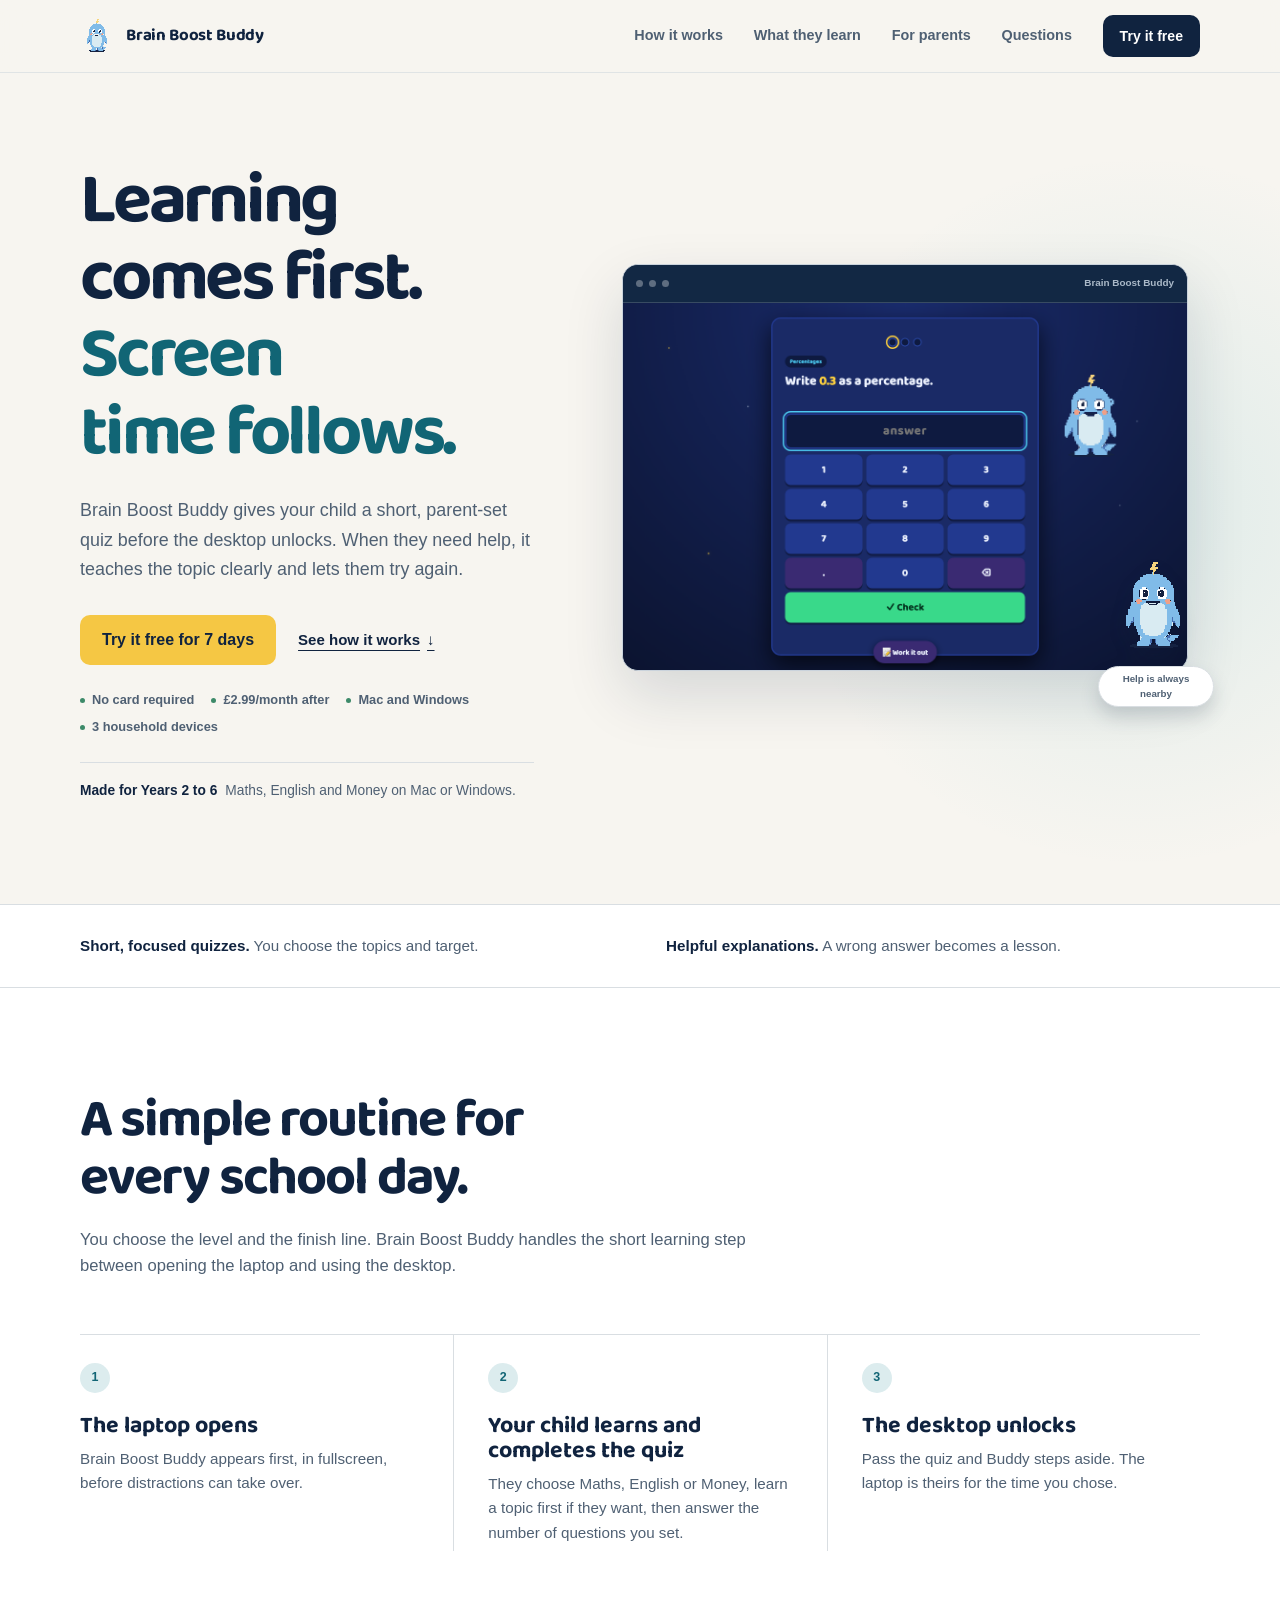
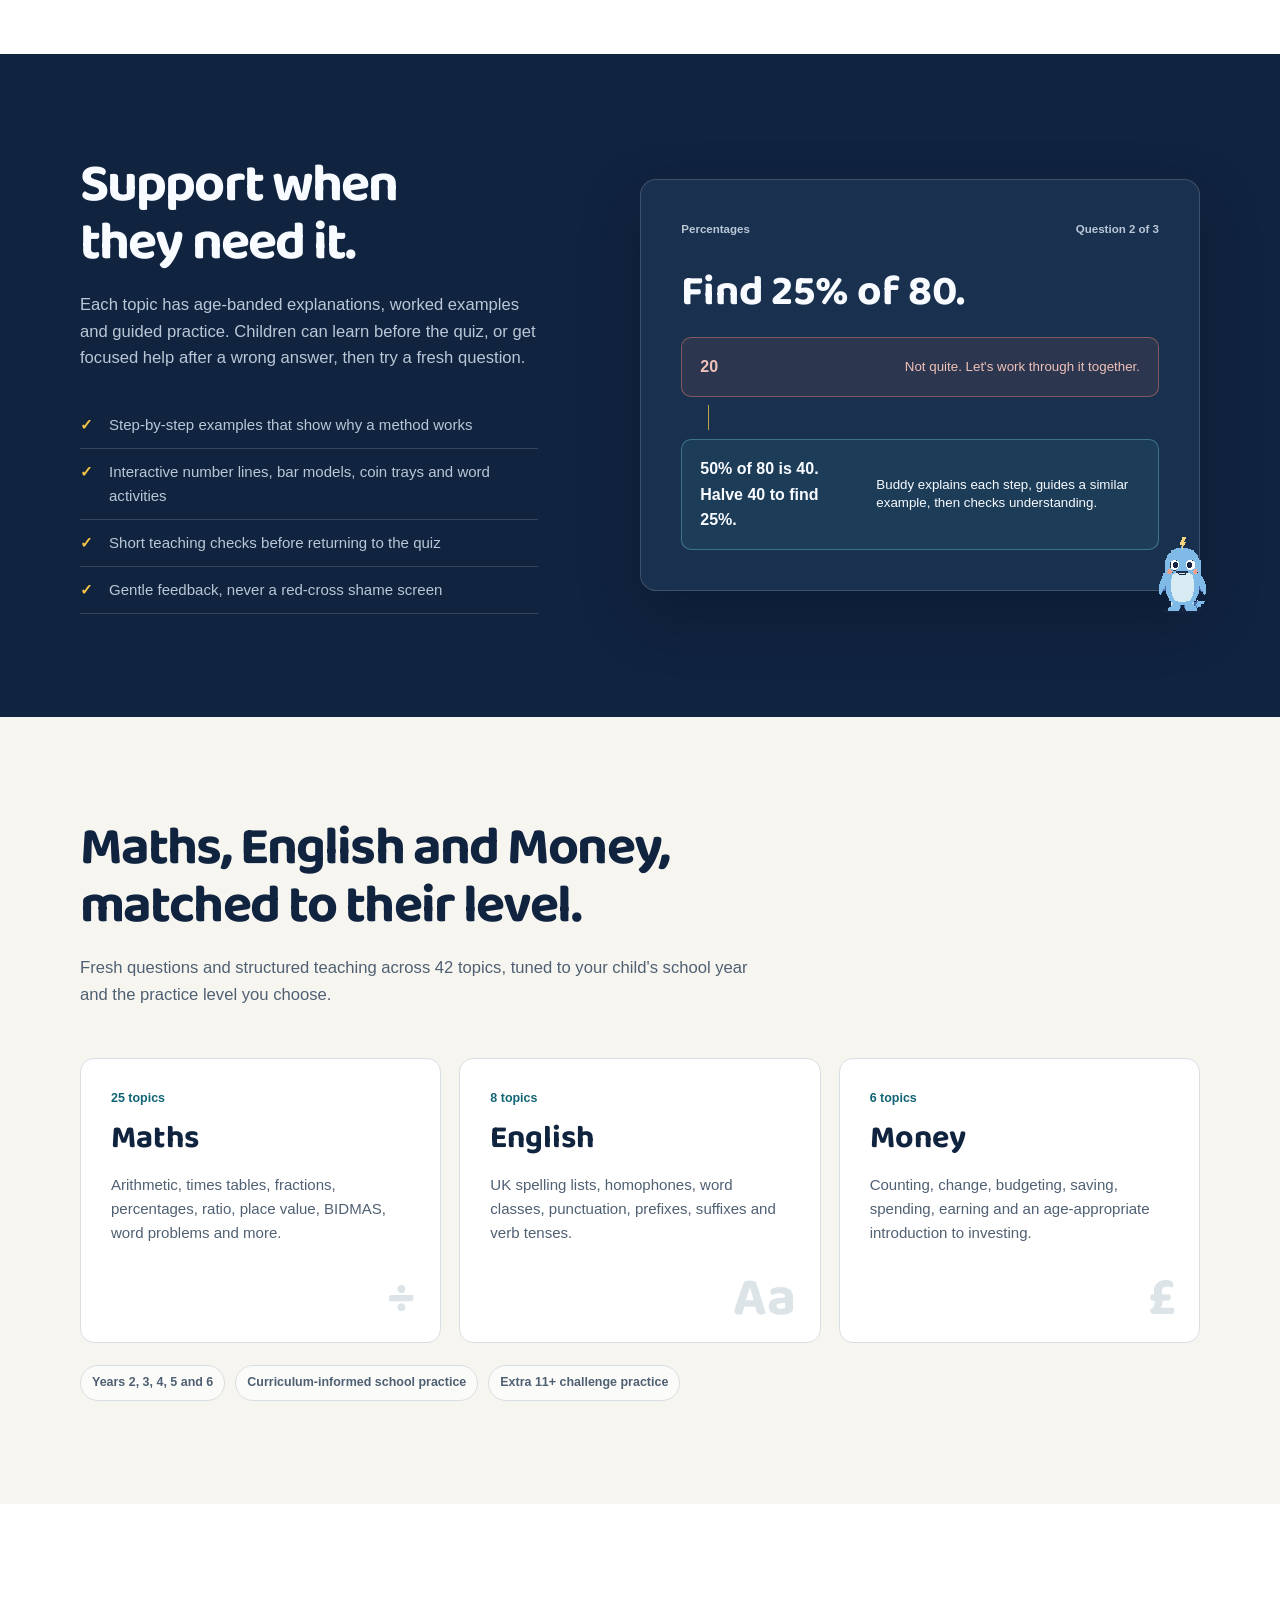
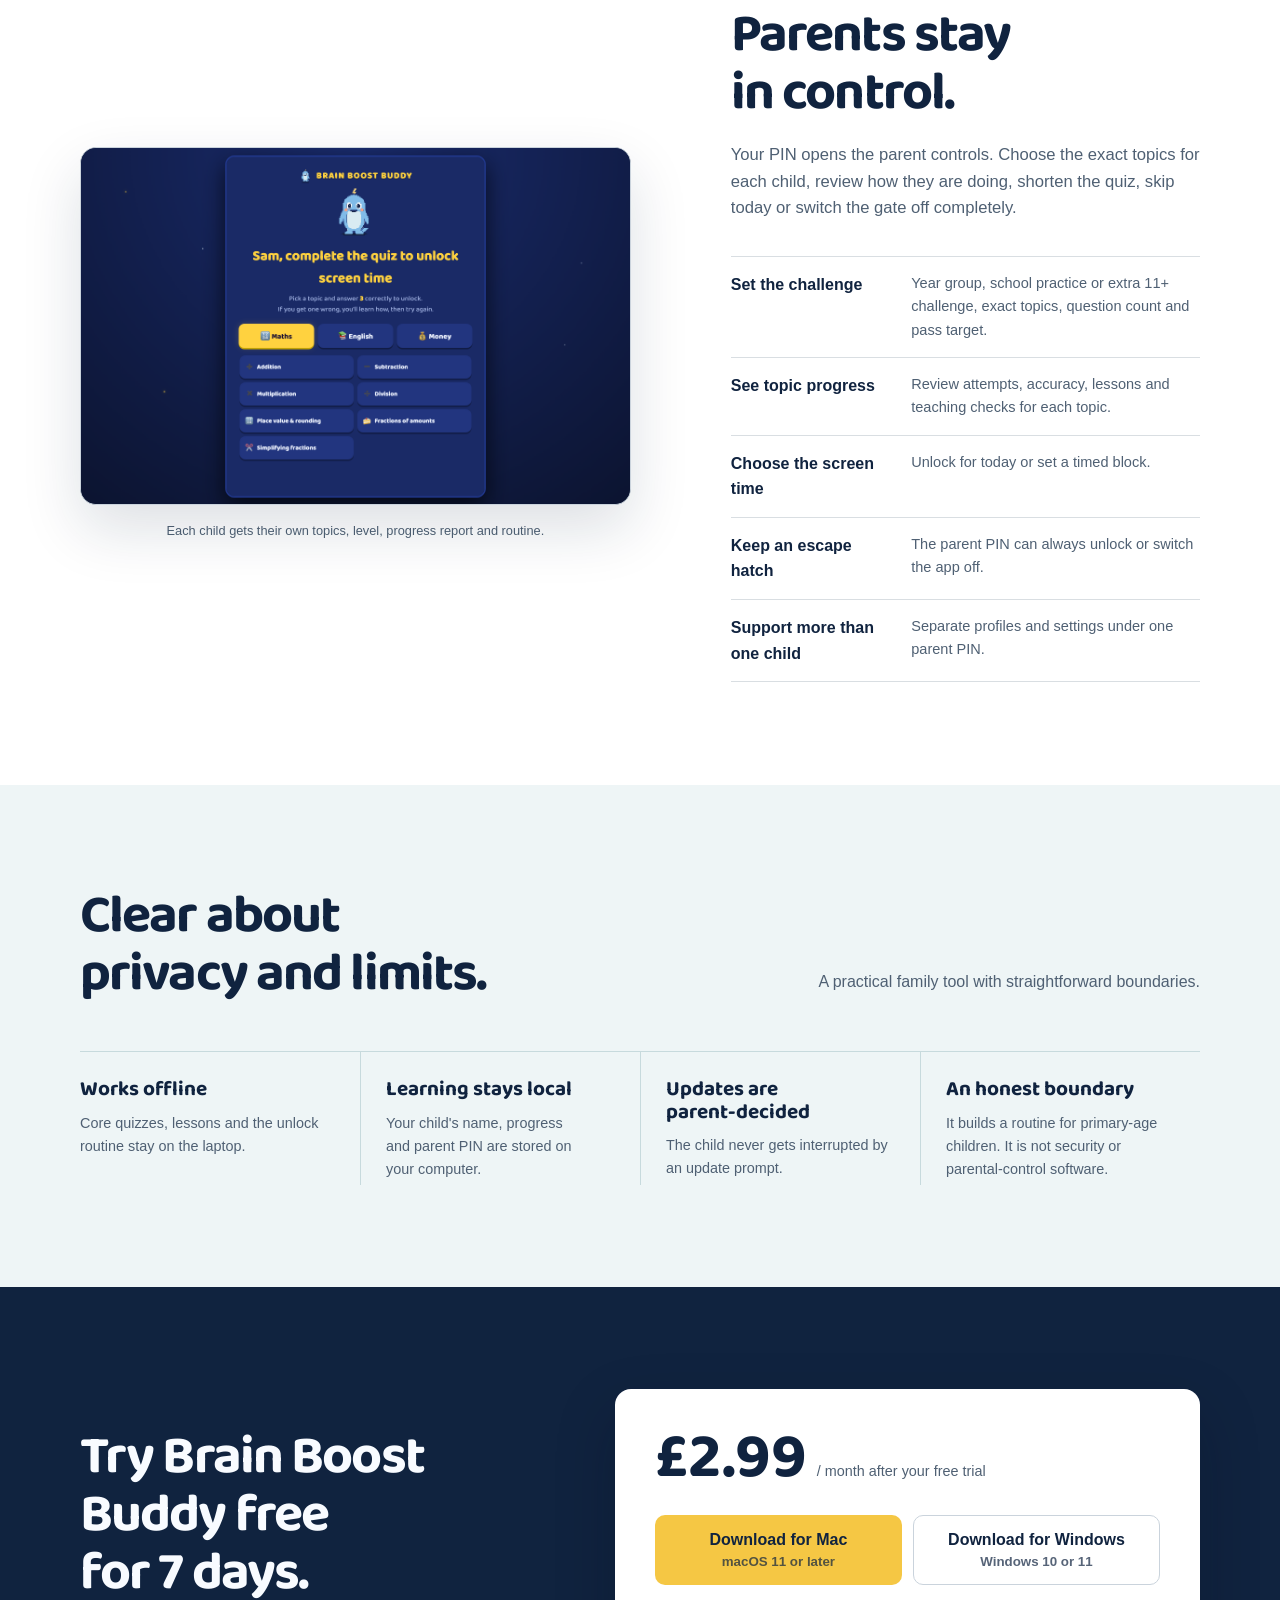
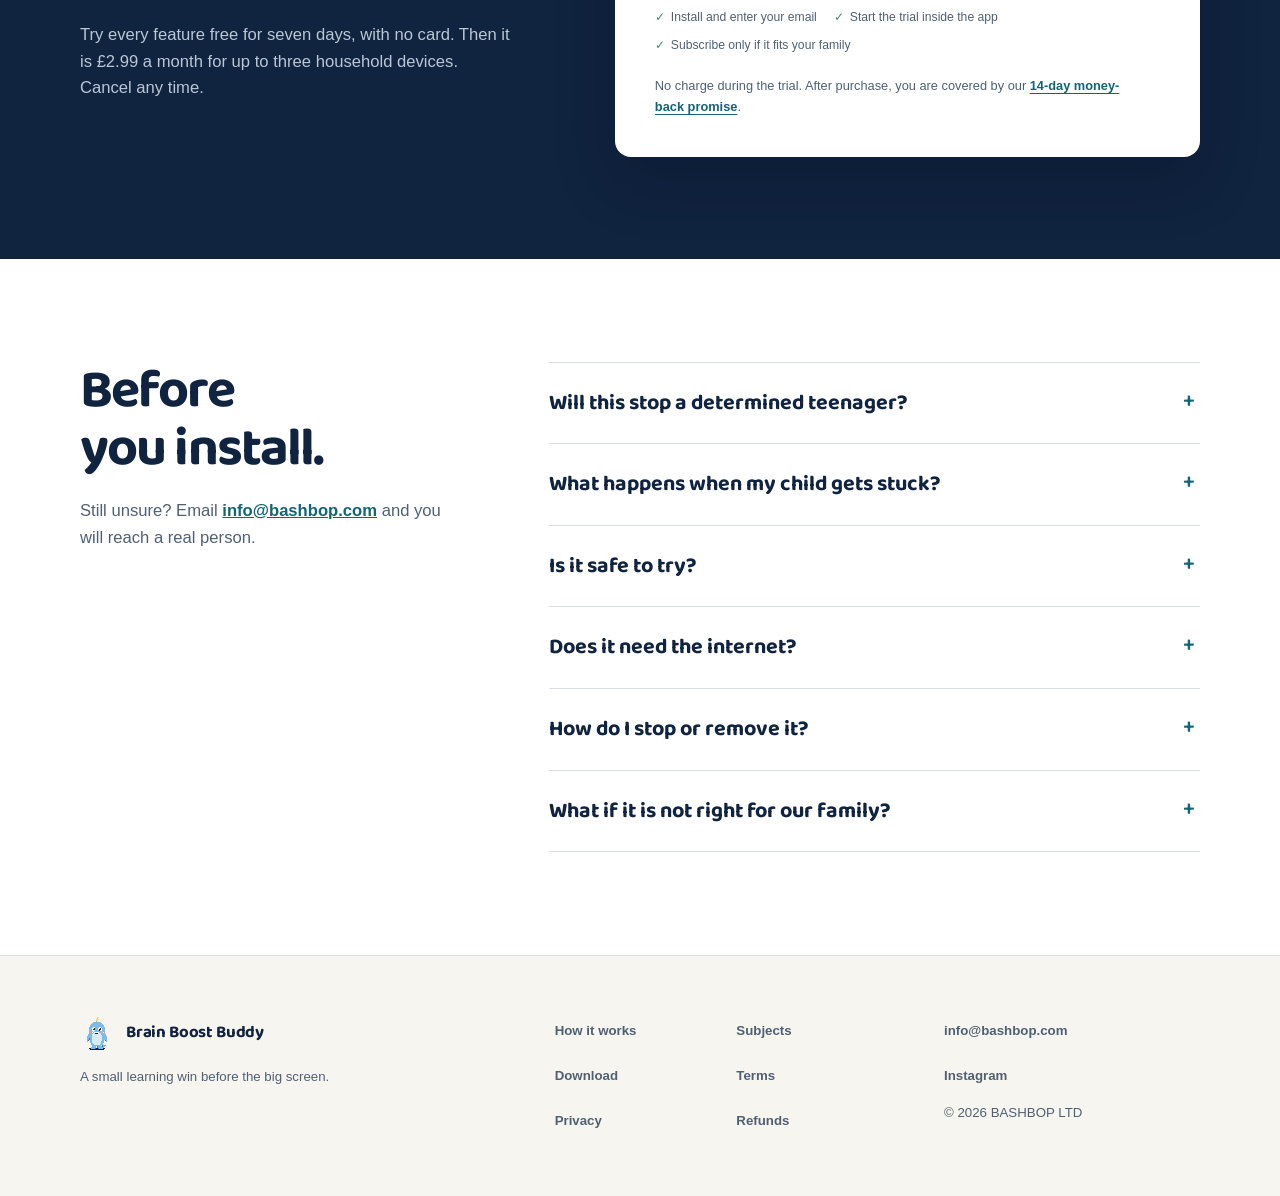
==== index.html @ 574ba95f "feat: publish Brain Boost Buddy 2.5.0 downloads" ====
<!doctype html>
<html lang="en-GB">
<head>
  <meta charset="utf-8">
  <!-- Google Tag Manager -->
  <script>(function(w,d,s,l,i){w[l]=w[l]||[];w[l].push({'gtm.start':
  new Date().getTime(),event:'gtm.js'});var f=d.getElementsByTagName(s)[0],
  j=d.createElement(s),dl=l!='dataLayer'?'&l='+l:'';j.async=true;j.src=
  'https://www.googletagmanager.com/gtm.js?id='+i+dl;f.parentNode.insertBefore(j,f);
  })(window,document,'script','dataLayer','GTM-KLPVMC8H');</script>
  <!-- End Google Tag Manager -->
  <meta name="viewport" content="width=device-width, initial-scale=1">
  <meta name="theme-color" content="#f8f3e8">
  <meta name="description" content="Brain Boost Buddy is a Mac and Windows learning gate for Years 2 to 6. Children practise Maths, English and Money, get guided teaching, then unlock the desktop when they pass.">
  <meta property="og:title" content="Brain Boost Buddy: learning before screen time">
  <meta property="og:description" content="Parent-set quizzes, clear teaching and progress reports before the desktop unlocks. Seven days free, then £2.99 a month for the household.">
  <meta property="og:type" content="website">
  <meta property="og:url" content="https://brainboostbuddy.com/">
  <meta property="og:image" content="https://brainboostbuddy.com/media/social-card.png">
  <meta property="og:image:width" content="1200">
  <meta property="og:image:height" content="630">
  <meta name="twitter:card" content="summary_large_image">
  <meta name="twitter:title" content="Brain Boost Buddy: learning before screen time">
  <meta name="twitter:description" content="Parent-set quizzes, clear teaching and progress reports before the desktop unlocks. Seven days free.">
  <meta name="twitter:image" content="https://brainboostbuddy.com/media/social-card.png">
  <title>Brain Boost Buddy: learning before screen time</title>
  <link rel="icon" type="image/svg+xml" href="logo-mark.svg" sizes="any">
  <link rel="icon" type="image/png" href="icon.png" sizes="1024x1024">
  <link rel="stylesheet" href="site.css?v=20260819-professional-2">
  <script src="site.js?v=20260819-professional-1" defer></script>
</head>
<body>
  <!-- Google Tag Manager (noscript) -->
  <noscript><iframe src="https://www.googletagmanager.com/ns.html?id=GTM-KLPVMC8H"
  height="0" width="0" style="display:none;visibility:hidden"></iframe></noscript>
  <!-- End Google Tag Manager (noscript) -->

  <a class="skip-link" href="#main">Skip to content</a>

  <header class="site-header" data-header>
    <div class="shell nav-shell">
      <a class="wordmark" href="#top" aria-label="Brain Boost Buddy home">
        <img src="logo-mark.svg" alt="" width="36" height="36">
        <span>Brain Boost Buddy</span>
      </a>

      <button class="menu-button" type="button" aria-expanded="false" aria-controls="primary-nav" data-menu-button>
        <span class="menu-label">Menu</span>
        <span class="menu-lines" aria-hidden="true"><i></i><i></i></span>
      </button>

      <nav class="primary-nav" id="primary-nav" aria-label="Main navigation" data-menu>
        <a href="#routine">How it works</a>
        <a href="#subjects">What they learn</a>
        <a href="#parents">For parents</a>
        <a href="#questions">Questions</a>
        <a class="button button-small button-ink" href="#download">Try it free</a>
      </nav>
    </div>
  </header>

  <main id="main">
    <section class="hero" id="top">
      <div class="shell hero-grid">
        <div class="hero-copy" data-reveal>
          <h1>Learning comes first. <span>Screen time follows.</span></h1>
          <p class="hero-lede">Brain Boost Buddy gives your child a short, parent-set quiz before the desktop unlocks. When they need help, it teaches the topic clearly and lets them try again.</p>

          <div class="hero-actions">
            <a class="button button-primary" href="#download">Try it free for 7 days</a>
            <a class="text-link" href="#routine">See how it works <span aria-hidden="true">↓</span></a>
          </div>

          <ul class="hero-facts" aria-label="Trial and compatibility">
            <li>No card required</li>
            <li>£2.99/month after</li>
            <li>Mac and Windows</li>
            <li>3 household devices</li>
          </ul>
          <div class="hero-assurance" aria-label="Who Brain Boost Buddy is for">
            <strong>Made for Years 2 to 6</strong>
            <span>Maths, English and Money on Mac or Windows.</span>
          </div>
        </div>

        <div class="hero-product" data-reveal>
          <div class="product-frame">
            <div class="window-bar" aria-hidden="true">
              <span></span><span></span><span></span>
              <b>Brain Boost Buddy</b>
            </div>
            <img src="media/product-quiz.png" alt="Brain Boost Buddy showing a percentages question with Buddy the dolphin quietly helping beside it" width="1180" height="780">
          </div>
          <div class="buddy-perch" aria-label="Buddy is thinking">
            <img src="buddy-sprite.svg" alt="Buddy, the Brain Boost Buddy dolphin" width="128" height="128">
            <span>Help is always nearby</span>
          </div>
        </div>
      </div>
    </section>

    <aside class="promise-band" aria-label="What makes Brain Boost Buddy different">
      <div class="shell promise-line">
        <p><strong>Short, focused quizzes.</strong> You choose the topics and target.</p>
        <p><strong>Helpful explanations.</strong> A wrong answer becomes a lesson.</p>
      </div>
    </aside>

    <section class="routine section-pad" id="routine">
      <div class="shell">
        <div class="section-intro split-intro" data-reveal>
          <div>
            <h2>A simple routine for every school day.</h2>
            <p>You choose the level and the finish line. Brain Boost Buddy handles the short learning step between opening the laptop and using the desktop.</p>
          </div>
        </div>

        <ol class="routine-steps">
          <li data-reveal>
            <span class="step-index">1</span>
            <div>
              <h3>The laptop opens</h3>
              <p>Brain Boost Buddy appears first, in fullscreen, before distractions can take over.</p>
            </div>
          </li>
          <li data-reveal>
            <span class="step-index">2</span>
            <div>
              <h3>Your child learns and completes the quiz</h3>
              <p>They choose Maths, English or Money, learn a topic first if they want, then answer the number of questions you set.</p>
            </div>
          </li>
          <li data-reveal>
            <span class="step-index">3</span>
            <div>
              <h3>The desktop unlocks</h3>
              <p>Pass the quiz and Buddy steps aside. The laptop is theirs for the time you chose.</p>
            </div>
          </li>
        </ol>
      </div>
    </section>

    <section class="learning section-pad" id="learning">
      <div class="shell learning-grid">
        <div class="learning-copy" data-reveal>
          <h2>Support when they need it.</h2>
          <p class="large-copy">Each topic has age-banded explanations, worked examples and guided practice. Children can learn before the quiz, or get focused help after a wrong answer, then try a fresh question.</p>

          <ul class="plain-checks">
            <li>Step-by-step examples that show why a method works</li>
            <li>Interactive number lines, bar models, coin trays and word activities</li>
            <li>Short teaching checks before returning to the quiz</li>
            <li>Gentle feedback, never a red-cross shame screen</li>
          </ul>
        </div>

        <div class="lesson-story" data-reveal>
          <div class="lesson-topline"><span>Percentages</span><span>Question 2 of 3</span></div>
          <p class="lesson-question">Find 25% of 80.</p>
          <div class="lesson-answer lesson-answer-miss"><span>20</span><small>Not quite. Let's work through it together.</small></div>
          <div class="lesson-bridge" aria-hidden="true"><span></span></div>
          <div class="lesson-answer lesson-answer-teach"><span>50% of 80 is 40. Halve 40 to find 25%.</span><small>Buddy explains each step, guides a similar example, then checks understanding.</small></div>
          <img class="lesson-buddy" src="buddy-sprite.svg" alt="" width="112" height="112">
        </div>
      </div>
    </section>

    <section class="subjects section-pad" id="subjects">
      <div class="shell">
        <div class="section-intro subject-intro" data-reveal>
          <h2>Maths, English and Money, matched to their level.</h2>
          <p>Fresh questions and structured teaching across 42 topics, tuned to your child's school year and the practice level you choose.</p>
        </div>

        <div class="subject-list">
          <article data-reveal>
            <p class="subject-count">25 topics</p>
            <h3>Maths</h3>
            <p>Arithmetic, times tables, fractions, percentages, ratio, place value, BIDMAS, word problems and more.</p>
            <span class="subject-mark subject-maths" aria-hidden="true">÷</span>
          </article>
          <article data-reveal>
            <p class="subject-count">8 topics</p>
            <h3>English</h3>
            <p>UK spelling lists, homophones, word classes, punctuation, prefixes, suffixes and verb tenses.</p>
            <span class="subject-mark subject-english" aria-hidden="true">Aa</span>
          </article>
          <article data-reveal>
            <p class="subject-count">6 topics</p>
            <h3>Money</h3>
            <p>Counting, change, budgeting, saving, spending, earning and an age-appropriate introduction to investing.</p>
            <span class="subject-mark subject-money" aria-hidden="true">£</span>
          </article>
        </div>

        <div class="track-strip" data-reveal>
          <span>Years 2, 3, 4, 5 and 6</span>
          <span>Curriculum-informed school practice</span>
          <span>Extra 11+ challenge practice</span>
        </div>
      </div>
    </section>

    <section class="parents section-pad" id="parents">
      <div class="shell parent-grid">
        <div class="parent-visual" data-reveal>
          <figure class="second-product-frame">
            <img src="media/product-topics.png" alt="Brain Boost Buddy topic picker with Maths, English and Money choices for Sam" width="1180" height="780">
          </figure>
          <p class="visual-caption">Each child gets their own topics, level, progress report and routine.</p>
        </div>

        <div class="parent-copy" data-reveal>
          <h2>Parents stay in control.</h2>
          <p class="large-copy">Your PIN opens the parent controls. Choose the exact topics for each child, review how they are doing, shorten the quiz, skip today or switch the gate off completely.</p>

          <dl class="control-list">
            <div><dt>Set the challenge</dt><dd>Year group, school practice or extra 11+ challenge, exact topics, question count and pass target.</dd></div>
            <div><dt>See topic progress</dt><dd>Review attempts, accuracy, lessons and teaching checks for each topic.</dd></div>
            <div><dt>Choose the screen time</dt><dd>Unlock for today or set a timed block.</dd></div>
            <div><dt>Keep an escape hatch</dt><dd>The parent PIN can always unlock or switch the app off.</dd></div>
            <div><dt>Support more than one child</dt><dd>Separate profiles and settings under one parent PIN.</dd></div>
          </dl>
        </div>
      </div>
    </section>

    <section class="trust section-pad">
      <div class="shell">
        <div class="trust-heading" data-reveal>
          <h2>Clear about privacy and limits.</h2>
          <p>A practical family tool with straightforward boundaries.</p>
        </div>

        <div class="trust-grid">
          <article data-reveal><h3>Works offline</h3><p>Core quizzes, lessons and the unlock routine stay on the laptop.</p></article>
          <article data-reveal><h3>Learning stays local</h3><p>Your child's name, progress and parent PIN are stored on your computer.</p></article>
          <article data-reveal><h3>Updates are parent-decided</h3><p>The child never gets interrupted by an update prompt.</p></article>
          <article data-reveal><h3>An honest boundary</h3><p>It builds a routine for primary-age children. It is not security or parental-control software.</p></article>
        </div>
      </div>
    </section>

    <section class="download section-pad" id="download">
      <div class="shell download-shell">
        <div class="download-copy" data-reveal>
          <h2>Try Brain Boost Buddy free for 7 days.</h2>
          <p>Try every feature free for seven days, with no card. Then it is £2.99 a month for up to three household devices. Cancel any time.</p>
        </div>

        <div class="download-panel" data-reveal>
          <div class="price-line"><strong>£2.99</strong><span>/ month after your free trial</span></div>
          <div class="download-buttons">
            <a class="button button-primary download-button" data-platform="mac" href="https://images.bashbop.com/brain-boost-updates/BrainBoostBuddy-2.5.0-mac.dmg">
              <span>Download for Mac</span><small>macOS 11 or later</small>
            </a>
            <a class="button button-light download-button" data-platform="windows" href="https://images.bashbop.com/brain-boost-updates/BrainBoostBuddy-2.5.0-Setup.exe">
              <span>Download for Windows</span><small>Windows 10 or 11</small>
            </a>
          </div>
          <ul class="download-notes">
            <li>Install and enter your email</li>
            <li>Start the trial inside the app</li>
            <li>Subscribe only if it fits your family</li>
          </ul>
          <p class="download-reassurance">No charge during the trial. After purchase, you are covered by our <a href="refund.html">14-day money-back promise</a>.</p>
        </div>
      </div>
    </section>

    <section class="questions section-pad" id="questions">
      <div class="shell question-grid">
        <div class="question-heading" data-reveal>
          <h2>Before you install.</h2>
          <p>Still unsure? Email <a href="mailto:info@bashbop.com">info@bashbop.com</a> and you will reach a real person.</p>
        </div>

        <div class="faq-list" data-reveal>
          <details>
            <summary>Will this stop a determined teenager?</summary>
            <div><p>No. Brain Boost Buddy is a routine-building tool for primary-age children, not an unbreakable security product. A technically skilled child with admin rights may be able to force-quit it. Use the operating system's parental controls as well when you need tighter restrictions.</p></div>
          </details>
          <details>
            <summary>What happens when my child gets stuck?</summary>
            <div><p>A wrong answer opens an age-appropriate explanation with worked examples, guided practice and a short check, followed by a fresh question. You can also use the parent PIN to change the topics, lower the difficulty, reduce the pass target, grant another go or unlock the laptop.</p></div>
          </details>
          <details>
            <summary>Is it safe to try?</summary>
            <div><p>Setup remains freely quittable until you complete the parent handoff. The Mac app is signed and notarised by Apple. Windows may show a first-run SmartScreen warning while the app builds reputation.</p></div>
          </details>
          <details>
            <summary>Does it need the internet?</summary>
            <div><p>You need Wi-Fi to start the trial or verify a subscription. Core quiz and lesson behaviour works offline, with a grace period for paid licence checks.</p></div>
          </details>
          <details>
            <summary>How do I stop or remove it?</summary>
            <div><p>Open the parent panel with your PIN and choose Switch off Brain Boost Buddy. It stops opening at login. You can then uninstall it normally or turn it back on later.</p></div>
          </details>
          <details>
            <summary>What if it is not right for our family?</summary>
            <div><p>There is no charge during the seven-day trial. After purchase, our <a href="refund.html">14-day money-back promise</a> applies.</p></div>
          </details>
        </div>
      </div>
    </section>
  </main>

  <footer class="site-footer">
    <div class="shell footer-grid">
      <div>
        <a class="wordmark footer-wordmark" href="#top">
          <img src="logo-mark.svg" alt="" width="36" height="36">
          <span>Brain Boost Buddy</span>
        </a>
        <p>A small learning win before the big screen.</p>
      </div>

      <nav aria-label="Footer navigation">
        <a href="#routine">How it works</a>
        <a href="#subjects">Subjects</a>
        <a href="#download">Download</a>
        <a href="terms.html">Terms</a>
        <a href="privacy.html">Privacy</a>
        <a href="refund.html">Refunds</a>
      </nav>

      <div class="footer-meta">
        <a href="mailto:info@bashbop.com">info@bashbop.com</a>
        <a href="https://www.instagram.com/brainboostbuddy/" target="_blank" rel="noopener">Instagram</a>
        <p>© 2026 BASHBOP LTD</p>
      </div>
    </div>
  </footer>
</body>
</html>
---- site.css ----
@font-face {
  font-family: "Baloo 2";
  src: url("fonts/baloo-2-latin-600-normal.woff2") format("woff2");
  font-style: normal;
  font-weight: 600;
  font-display: swap;
}

@font-face {
  font-family: "Baloo 2";
  src: url("fonts/baloo-2-latin-700-normal.woff2") format("woff2");
  font-style: normal;
  font-weight: 700;
  font-display: swap;
}

:root {
  --paper: #f7f5f0;
  --surface: #ffffff;
  --surface-soft: #eef5f6;
  --ink: #10233f;
  --ink-soft: #4f6073;
  --navy: #10233f;
  --navy-raised: #19314f;
  --blue: #197c8c;
  --blue-deep: #116575;
  --blue-pale: #dcecee;
  --yellow: #f5c744;
  --yellow-hover: #f8d465;
  --green: #3d8a69;
  --coral: #c96755;
  --line: #d9dee2;
  --line-dark: rgba(255, 255, 255, 0.16);
  --light-text: #f8fbff;
  --light-muted: #b9c7d6;
  --shadow: 0 24px 60px rgba(16, 35, 63, 0.14);
  --font-display: "Baloo 2", "Trebuchet MS", system-ui, sans-serif;
  --font-body: -apple-system, BlinkMacSystemFont, "Segoe UI", sans-serif;
  --ease: cubic-bezier(0.2, 0.8, 0.2, 1);
}

*, *::before, *::after { box-sizing: border-box; }

html { scroll-behavior: smooth; }

body {
  margin: 0;
  background: var(--paper);
  color: var(--ink);
  font-family: var(--font-body);
  line-height: 1.6;
  -webkit-font-smoothing: antialiased;
  text-rendering: optimizeLegibility;
}

img { display: block; max-width: 100%; }
a { color: inherit; }
button, a { -webkit-tap-highlight-color: transparent; }
button { font: inherit; }
h1, h2, h3, p { margin-top: 0; }
h1, h2, h3, .wordmark { font-family: var(--font-display); }
h1, h2, h3 { color: var(--ink); line-height: 1.08; text-wrap: balance; }
p { text-wrap: pretty; }

:focus-visible {
  outline: 3px solid var(--blue);
  outline-offset: 4px;
}

.skip-link {
  position: fixed;
  top: 12px;
  left: 12px;
  z-index: 100;
  padding: 10px 14px;
  transform: translateY(-160%);
  border-radius: 8px;
  background: var(--ink);
  color: #fff;
  font-weight: 700;
  transition: transform 180ms var(--ease);
}

.skip-link:focus { transform: translateY(0); }

.shell {
  width: min(1120px, calc(100% - 48px));
  margin-inline: auto;
}

.section-pad { padding: clamp(76px, 8vw, 112px) 0; }

.site-header {
  position: sticky;
  top: 0;
  z-index: 50;
  border-bottom: 1px solid rgba(217, 222, 226, 0.75);
  background: rgba(247, 245, 240, 0.94);
  backdrop-filter: blur(14px);
}

.site-header.scrolled { box-shadow: 0 8px 24px rgba(16, 35, 63, 0.06); }

.nav-shell {
  min-height: 72px;
  display: flex;
  align-items: center;
  justify-content: space-between;
  gap: 24px;
}

.wordmark {
  display: inline-flex;
  align-items: center;
  min-height: 44px;
  gap: 10px;
  color: var(--ink);
  font-size: 1.05rem;
  font-weight: 700;
  letter-spacing: -0.01em;
  text-decoration: none;
}

.wordmark img { flex: 0 0 auto; }

.primary-nav {
  display: flex;
  align-items: center;
  gap: clamp(18px, 2.4vw, 32px);
}

.primary-nav > a:not(.button) {
  display: inline-flex;
  align-items: center;
  min-height: 44px;
  color: var(--ink-soft);
  font-size: 0.9rem;
  font-weight: 650;
  text-decoration: none;
}

.primary-nav > a:not(.button):hover { color: var(--ink); }
.menu-button { display: none; }

.button {
  display: inline-flex;
  align-items: center;
  justify-content: center;
  min-height: 50px;
  padding: 13px 21px;
  border: 1px solid transparent;
  border-radius: 10px;
  font-weight: 750;
  line-height: 1.15;
  text-align: center;
  text-decoration: none;
  transition: transform 160ms var(--ease), background 160ms ease, border-color 160ms ease;
}

.button:hover { transform: translateY(-1px); }
.button:active { transform: translateY(0); }
.button-small { min-height: 42px; padding: 9px 16px; font-size: 0.88rem; }
.button-primary { background: var(--yellow); color: var(--ink); }
.button-primary:hover { background: var(--yellow-hover); }
.button-ink { background: var(--ink); color: #fff; }
.button-ink:hover { background: #1b3658; }
.button-light { border-color: #cad3dc; background: #fff; color: var(--ink); }
.button-light:hover { border-color: #9cabb9; background: #f7f9fb; }

.hero {
  position: relative;
  overflow: hidden;
  padding: clamp(64px, 7vw, 96px) 0 clamp(72px, 8vw, 108px);
}

.hero::after {
  position: absolute;
  top: 8%;
  right: -18%;
  z-index: -1;
  width: 58vw;
  height: 58vw;
  border-radius: 50%;
  background: radial-gradient(circle, rgba(50, 166, 183, 0.12), transparent 68%);
  content: "";
}

.hero-grid {
  display: grid;
  grid-template-columns: minmax(0, 0.88fr) minmax(480px, 1.12fr);
  align-items: center;
  gap: clamp(48px, 7vw, 88px);
}

.hero h1 {
  max-width: 11ch;
  margin-bottom: 24px;
  font-size: clamp(3.2rem, 5.6vw, 5.15rem);
  font-weight: 700;
  letter-spacing: -0.045em;
}

.hero h1 span { color: var(--blue-deep); }

.hero-lede {
  max-width: 36rem;
  margin-bottom: 30px;
  color: var(--ink-soft);
  font-size: clamp(1.04rem, 1.4vw, 1.17rem);
  line-height: 1.65;
}

.hero-actions { display: flex; align-items: center; gap: 22px; flex-wrap: wrap; }

.text-link {
  display: inline-flex;
  align-items: center;
  min-height: 44px;
  gap: 7px;
  color: var(--ink);
  font-size: 0.94rem;
  font-weight: 700;
  text-underline-offset: 5px;
}

.hero-facts {
  display: flex;
  flex-wrap: wrap;
  gap: 7px 17px;
  margin: 25px 0 0;
  padding: 0;
  color: var(--ink-soft);
  font-size: 0.8rem;
  font-weight: 650;
  list-style: none;
}

.hero-facts li { display: flex; align-items: center; gap: 7px; }
.hero-facts li::before { width: 5px; height: 5px; border-radius: 50%; background: var(--green); content: ""; }

.hero-assurance {
  display: flex;
  gap: 8px;
  max-width: 34rem;
  margin-top: 24px;
  padding-top: 17px;
  border-top: 1px solid var(--line);
  color: var(--ink-soft);
  font-size: 0.86rem;
}

.hero-assurance strong { color: var(--ink); font-weight: 750; }
.hero-product { position: relative; padding: 0 12px 30px 0; }

.product-frame,
.second-product-frame {
  position: relative;
  overflow: hidden;
  border: 1px solid #cad3dc;
  border-radius: 16px;
  background: var(--navy);
  box-shadow: var(--shadow);
}

.window-bar {
  min-height: 38px;
  display: flex;
  align-items: center;
  gap: 6px;
  padding: 0 13px;
  border-bottom: 1px solid var(--line-dark);
  background: #122844;
}

.window-bar span { width: 7px; height: 7px; border-radius: 50%; background: rgba(255, 255, 255, 0.32); }
.window-bar b { margin-left: auto; color: #aab9c8; font-size: 0.62rem; font-weight: 650; }
.product-frame > img { width: 100%; height: auto; }

.buddy-perch {
  position: absolute;
  right: -14px;
  bottom: -6px;
  width: 116px;
  filter: drop-shadow(0 10px 9px rgba(16, 35, 63, 0.16));
  text-align: center;
}

.buddy-perch img { width: 96px; margin: 0 auto -4px; image-rendering: pixelated; }
.buddy-perch span {
  display: inline-block;
  padding: 4px 8px;
  border: 1px solid var(--line);
  border-radius: 999px;
  background: #fff;
  color: var(--ink-soft);
  font-size: 0.61rem;
  font-weight: 700;
}

.promise-band { border-block: 1px solid var(--line); background: var(--surface); }
.promise-line { min-height: 82px; display: grid; grid-template-columns: 1fr 1fr; align-items: center; gap: 52px; }
.promise-line p { margin: 0; color: var(--ink-soft); font-size: 0.95rem; }
.promise-line strong { color: var(--ink); }

.section-intro { max-width: 720px; }
.split-intro { display: block; }

.section-intro h2,
.learning h2,
.parent-copy h2,
.download h2,
.question-heading h2,
.trust-heading h2 {
  margin-bottom: 20px;
  font-size: clamp(2.35rem, 4.2vw, 3.75rem);
  font-weight: 700;
  letter-spacing: -0.035em;
}

.section-intro > p:last-child,
.section-intro > div > p,
.large-copy,
.download-copy > p:last-child,
.question-heading > p:last-child {
  max-width: 43rem;
  color: var(--ink-soft);
  font-size: clamp(1rem, 1.3vw, 1.12rem);
}

.routine { background: var(--surface); }
.routine-steps { display: grid; grid-template-columns: repeat(3, 1fr); margin: 54px 0 0; padding: 0; border-top: 1px solid var(--line); list-style: none; }
.routine-steps li { display: block; padding: 28px 34px 6px 0; }
.routine-steps li + li { padding-left: 34px; border-left: 1px solid var(--line); }
.step-index { display: inline-flex; align-items: center; justify-content: center; width: 30px; height: 30px; margin-bottom: 20px; border-radius: 50%; background: var(--blue-pale); color: var(--blue-deep); font-size: 0.78rem; font-weight: 800; }
.routine-steps h3 { margin: 0 0 9px; font-size: 1.45rem; font-weight: 700; }
.routine-steps p { margin: 0; color: var(--ink-soft); font-size: 0.95rem; }

.learning { overflow: hidden; background: var(--navy); color: var(--light-text); }
.learning-grid { display: grid; grid-template-columns: 0.9fr 1.1fr; align-items: center; gap: clamp(52px, 8vw, 104px); }
.learning h2 { color: var(--light-text); }
.learning .large-copy { color: var(--light-muted); }
.plain-checks { margin: 30px 0 0; padding: 0; list-style: none; }
.plain-checks li { position: relative; padding: 11px 0 11px 29px; border-bottom: 1px solid var(--line-dark); color: var(--light-muted); font-size: 0.94rem; }
.plain-checks li::before { position: absolute; left: 0; color: var(--yellow); font-weight: 800; content: "✓"; }

.lesson-story {
  position: relative;
  padding: clamp(26px, 4vw, 40px);
  border: 1px solid var(--line-dark);
  border-radius: 16px;
  background: var(--navy-raised);
  box-shadow: 0 24px 60px rgba(4, 14, 30, 0.28);
}

.lesson-topline { display: flex; justify-content: space-between; gap: 20px; color: var(--light-muted); font-size: 0.72rem; font-weight: 700; }
.lesson-question { margin: 30px 0 22px; color: var(--light-text); font-family: var(--font-display); font-size: clamp(1.8rem, 3.4vw, 2.65rem); font-weight: 700; line-height: 1.1; }
.lesson-answer { display: flex; align-items: center; justify-content: space-between; gap: 20px; padding: 16px 18px; border-radius: 10px; }
.lesson-answer span { font-weight: 700; }
.lesson-answer small { max-width: 17rem; color: inherit; line-height: 1.35; }
.lesson-answer-miss { border: 1px solid rgba(224, 128, 108, 0.48); background: rgba(201, 103, 85, 0.11); color: #f0c1b8; }
.lesson-answer-teach { border: 1px solid rgba(105, 196, 211, 0.42); background: rgba(70, 158, 173, 0.1); color: var(--light-text); }
.lesson-bridge { height: 42px; display: flex; align-items: center; padding-left: 27px; }
.lesson-bridge span { display: block; width: 1px; height: 25px; background: rgba(245, 199, 68, 0.75); }
.lesson-buddy { position: absolute; right: -28px; bottom: -42px; width: 84px; image-rendering: pixelated; }

.subjects { background: var(--paper); }
.subject-intro { max-width: 780px; }
.subject-list { display: grid; grid-template-columns: repeat(3, 1fr); gap: 18px; margin-top: 50px; }
.subject-list article { position: relative; min-height: 285px; padding: 30px; overflow: hidden; border: 1px solid var(--line); border-radius: 14px; background: var(--surface); }
.subject-list h3 { margin: 13px 0 16px; font-size: 2rem; font-weight: 700; }
.subject-list p { margin: 0; color: var(--ink-soft); font-size: 0.94rem; }
.subject-list .subject-count { color: var(--blue-deep); font-size: 0.78rem; font-weight: 700; }
.subject-mark { position: absolute; right: 24px; bottom: 16px; color: #dce4e8; font-family: var(--font-display); font-size: 3.4rem; font-weight: 700; line-height: 1; }
.track-strip { display: flex; flex-wrap: wrap; gap: 10px; margin-top: 22px; }
.track-strip span { padding: 7px 11px; border: 1px solid var(--line); border-radius: 999px; background: rgba(255, 255, 255, 0.6); color: var(--ink-soft); font-size: 0.78rem; font-weight: 650; }

.parents { background: var(--surface); }
.parent-grid { display: grid; grid-template-columns: 1.08fr 0.92fr; align-items: center; gap: clamp(54px, 8vw, 100px); }
.second-product-frame { display: grid; aspect-ratio: 1180 / 768; margin: 0; }
.second-product-frame img { width: 100%; height: 100%; object-fit: contain; }
.visual-caption { margin: 16px 0 0; color: var(--ink-soft); font-size: 0.8rem; text-align: center; }
.control-list { margin: 34px 0 0; }
.control-list > div { display: grid; grid-template-columns: minmax(122px, 0.72fr) minmax(0, 1.28fr); gap: 18px; padding: 15px 0; border-top: 1px solid var(--line); }
.control-list > div:last-child { border-bottom: 1px solid var(--line); }
.control-list dt { font-weight: 750; }
.control-list dd { margin: 0; color: var(--ink-soft); font-size: 0.91rem; }

.trust { background: var(--surface-soft); }
.trust-heading { display: flex; align-items: end; justify-content: space-between; gap: 40px; margin-bottom: 48px; }
.trust-heading h2 { max-width: 14ch; margin: 0; }
.trust-heading p { max-width: 26rem; margin: 0 0 8px; color: var(--ink-soft); }
.trust-grid { display: grid; grid-template-columns: repeat(4, 1fr); border-top: 1px solid #c7dadd; }
.trust-grid article { position: relative; padding: 27px 25px 4px 0; }
.trust-grid article + article { padding-left: 25px; border-left: 1px solid #c7dadd; }
.trust-grid h3 { margin: 0 0 10px; font-size: 1.3rem; font-weight: 700; }
.trust-grid p { margin: 0; color: var(--ink-soft); font-size: 0.9rem; }

.download { overflow: hidden; background: var(--navy); color: var(--light-text); }
.download-shell { display: grid; grid-template-columns: 0.85fr 1.15fr; align-items: center; gap: clamp(54px, 8vw, 104px); }
.download h2 { color: var(--light-text); }
.download-copy > p:last-child { color: var(--light-muted); }
.download-panel { padding: clamp(26px, 4vw, 40px); border-radius: 16px; background: #fff; color: var(--ink); box-shadow: 0 24px 60px rgba(4, 14, 30, 0.24); }
.price-line { display: flex; align-items: baseline; gap: 10px; margin-bottom: 25px; }
.price-line strong { color: var(--ink); font-family: var(--font-display); font-size: clamp(2.8rem, 5vw, 4.25rem); line-height: 0.95; }
.price-line span { color: var(--ink-soft); font-size: 0.9rem; }
.download-buttons { display: grid; grid-template-columns: 1fr 1fr; gap: 11px; }
.download-button { min-height: 70px; display: flex; flex-direction: column; gap: 4px; }
.download-button small { font-weight: 600; opacity: 0.7; }
.download-button.recommended { outline: 3px solid var(--blue); outline-offset: 3px; }
.download-notes { display: flex; flex-wrap: wrap; gap: 8px 17px; margin: 23px 0 0; padding: 0; color: var(--ink-soft); font-size: 0.76rem; list-style: none; }
.download-notes li::before { margin-right: 6px; color: var(--green); content: "✓"; }
.download-reassurance { margin: 21px 0 0; color: var(--ink-soft); font-size: 0.8rem; }
.download-reassurance a { color: var(--blue-deep); font-weight: 750; text-underline-offset: 3px; }

.questions { background: var(--surface); }
.question-grid { display: grid; grid-template-columns: 0.72fr 1.28fr; align-items: start; gap: clamp(56px, 8vw, 110px); }
.question-heading { position: sticky; top: 112px; }
.question-heading a { color: var(--blue-deep); font-weight: 700; }
.faq-list { border-top: 1px solid var(--line); }
.faq-list details { border-bottom: 1px solid var(--line); }
.faq-list summary { position: relative; padding: 23px 44px 23px 0; cursor: pointer; font-family: var(--font-display); font-size: clamp(1.1rem, 1.8vw, 1.35rem); font-weight: 700; list-style: none; }
.faq-list summary::-webkit-details-marker { display: none; }
.faq-list summary::after { position: absolute; top: 21px; right: 5px; color: var(--blue-deep); content: "+"; font-size: 1.35rem; font-weight: 400; }
.faq-list details[open] summary::after { content: "−"; }
.faq-list details p { max-width: 47rem; margin: 0; padding: 0 42px 25px 0; color: var(--ink-soft); font-size: 0.94rem; }
.faq-list details a { color: var(--blue-deep); font-weight: 700; }

.site-footer { padding: 56px 0; border-top: 1px solid var(--line); background: var(--paper); }
.footer-grid { display: grid; grid-template-columns: 1.25fr 1fr 0.75fr; align-items: start; gap: 48px; }
.footer-wordmark { margin-bottom: 10px; }
.footer-grid p { margin: 0; color: var(--ink-soft); font-size: 0.83rem; }
.site-footer nav { display: grid; grid-template-columns: 1fr 1fr; gap: 7px 22px; }
.site-footer nav a, .footer-meta a { display: inline-flex; align-items: center; min-height: 38px; color: var(--ink-soft); font-size: 0.83rem; font-weight: 650; text-decoration: none; }
.site-footer nav a:hover, .footer-meta a:hover { color: var(--ink); }
.footer-meta { display: flex; flex-direction: column; align-items: flex-start; gap: 7px; }

@media (max-width: 980px) {
  .primary-nav { gap: 18px; }
  .hero-grid { grid-template-columns: 0.9fr 1.1fr; gap: 40px; }
  .hero h1 { font-size: clamp(3rem, 6.4vw, 4.45rem); }
  .trust-grid { grid-template-columns: 1fr 1fr; }
  .trust-grid article:nth-child(3) { padding-left: 0; border-left: 0; border-top: 1px solid #c7dadd; }
  .trust-grid article:nth-child(4) { border-top: 1px solid #c7dadd; }
}

@media (max-width: 860px) {
  .shell { width: min(100% - 36px, 680px); }
  .menu-button {
    display: inline-flex;
    align-items: center;
    justify-content: center;
    min-width: 44px;
    min-height: 44px;
    gap: 10px;
    padding: 9px;
    border: 0;
    background: transparent;
    color: var(--ink);
    font-weight: 750;
    cursor: pointer;
  }
  .menu-lines { width: 21px; display: grid; gap: 5px; }
  .menu-lines i { height: 2px; display: block; background: currentColor; transition: transform 180ms var(--ease); }
  .menu-button[aria-expanded="true"] .menu-lines i:first-child { transform: translateY(3.5px) rotate(45deg); }
  .menu-button[aria-expanded="true"] .menu-lines i:last-child { transform: translateY(-3.5px) rotate(-45deg); }
  .primary-nav {
    position: absolute;
    top: 100%;
    left: 0;
    right: 0;
    display: grid;
    gap: 0;
    padding: 10px 18px 20px;
    border-bottom: 1px solid var(--line);
    background: var(--paper);
    box-shadow: 0 22px 30px rgba(16, 35, 63, 0.1);
    opacity: 0;
    transform: translateY(-7px);
    pointer-events: none;
    transition: opacity 180ms var(--ease), transform 180ms var(--ease);
  }
  .primary-nav.open { opacity: 1; transform: none; pointer-events: auto; }
  .primary-nav > a:not(.button) { padding: 13px 6px; border-bottom: 1px solid var(--line); }
  .primary-nav .button { margin-top: 12px; }
  .hero-grid, .learning-grid, .parent-grid, .download-shell, .question-grid { grid-template-columns: 1fr; }
  .hero-grid { gap: 48px; }
  .hero-copy { max-width: 640px; }
  .hero h1 { max-width: 11ch; }
  .hero-product { width: min(100%, 650px); margin-inline: auto; }
  .promise-line { grid-template-columns: 1fr; align-content: center; gap: 7px; padding-block: 19px; }
  .learning-grid, .parent-grid, .download-shell { gap: 58px; }
  .parent-visual { order: 2; }
  .parent-copy { order: 1; }
  .subject-list { grid-template-columns: 1fr; }
  .subject-list article { min-height: 0; }
  .trust-heading { align-items: start; flex-direction: column; }
  .question-heading { position: static; }
  .footer-grid { grid-template-columns: 1fr 1fr; }
  .footer-meta { grid-column: 1 / -1; flex-direction: row; flex-wrap: wrap; }
}

@media (max-width: 680px) {
  .routine-steps { grid-template-columns: 1fr; }
  .routine-steps li { padding: 24px 0; }
  .routine-steps li + li { padding-left: 0; border-top: 1px solid var(--line); border-left: 0; }
}

@media (max-width: 620px) {
  .shell { width: min(100% - 30px, 520px); }
  .section-pad { padding: 68px 0; }
  .nav-shell { min-height: 66px; }
  .wordmark { font-size: 0.96rem; }
  .wordmark img { width: 31px; height: 31px; }
  .menu-label { position: absolute; width: 1px; height: 1px; overflow: hidden; clip: rect(0 0 0 0); }
  .hero { padding-top: 48px; }
  .hero h1 { font-size: clamp(2.8rem, 13vw, 3.75rem); }
  .hero-lede { font-size: 1rem; }
  .hero-actions { align-items: stretch; flex-direction: column; gap: 13px; }
  .hero-actions .button { width: 100%; }
  .text-link { justify-content: center; }
  .hero-facts { display: grid; grid-template-columns: 1fr 1fr; }
  .hero-assurance { align-items: flex-start; flex-direction: column; gap: 2px; }
  .product-frame, .second-product-frame { border-radius: 12px; }
  .window-bar { min-height: 32px; }
  .buddy-perch { right: -5px; width: 90px; }
  .buddy-perch img { width: 76px; }
  .buddy-perch span { display: none; }
  .section-intro h2, .learning h2, .parent-copy h2, .download h2, .question-heading h2, .trust-heading h2 { font-size: clamp(2.2rem, 10.7vw, 3rem); }
  .lesson-story { padding: 22px 18px 31px; }
  .lesson-topline { font-size: 0.64rem; }
  .lesson-answer { align-items: flex-start; flex-direction: column; gap: 7px; }
  .lesson-buddy { right: -5px; bottom: -49px; width: 74px; }
  .subject-list article { padding: 26px; }
  .track-strip { align-items: flex-start; }
  .control-list > div { grid-template-columns: 1fr; gap: 4px; }
  .trust-grid { grid-template-columns: 1fr; }
  .trust-grid article, .trust-grid article + article, .trust-grid article:nth-child(3) { padding: 24px 0; border-top: 1px solid #c7dadd; border-left: 0; }
  .trust-grid article:first-child { border-top: 0; }
  .download-buttons { grid-template-columns: 1fr; }
  .price-line { align-items: flex-start; flex-direction: column; }
  .faq-list summary { padding-right: 34px; }
  .faq-list details p { padding-right: 10px; }
  .footer-grid { grid-template-columns: 1fr; gap: 29px; }
  .footer-meta { grid-column: auto; flex-direction: column; }
}

@media (prefers-reduced-motion: reduce) {
  html { scroll-behavior: auto; }
  *, *::before, *::after { transition-duration: 0.01ms !important; }
}
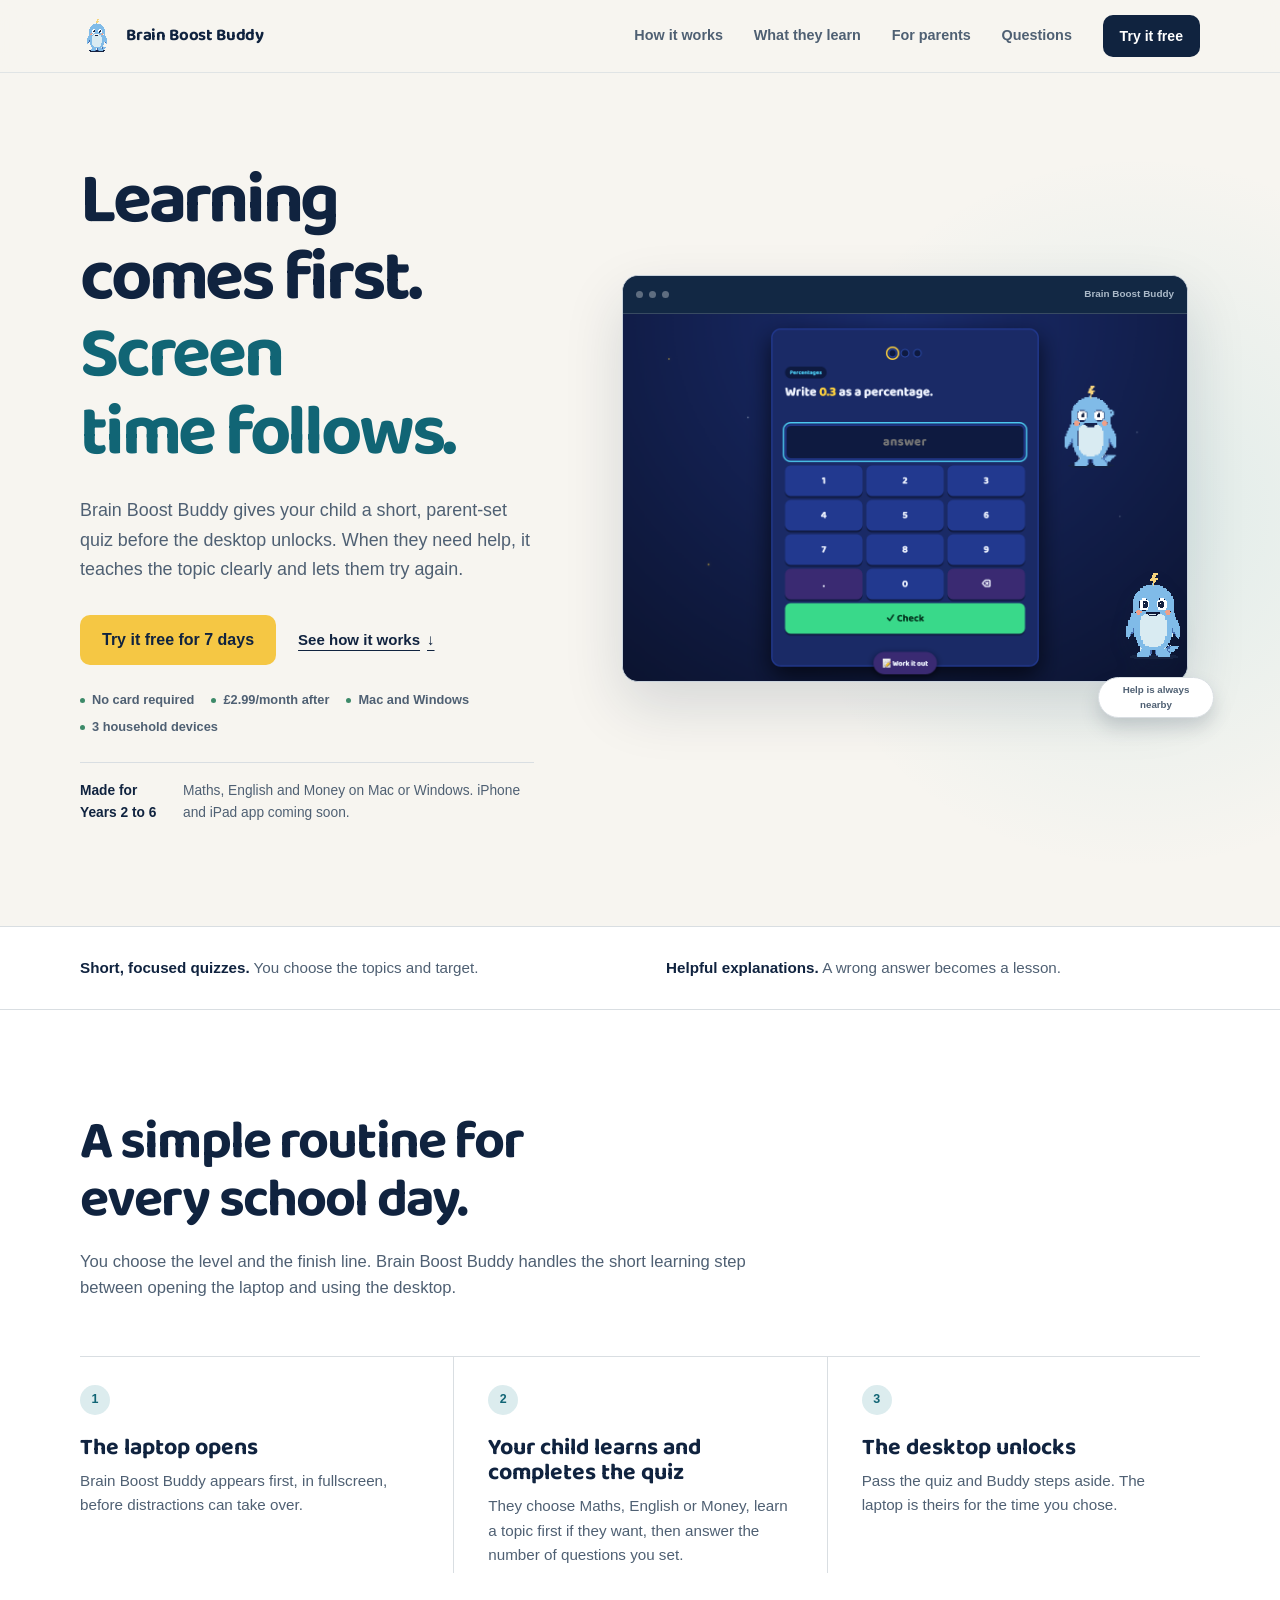
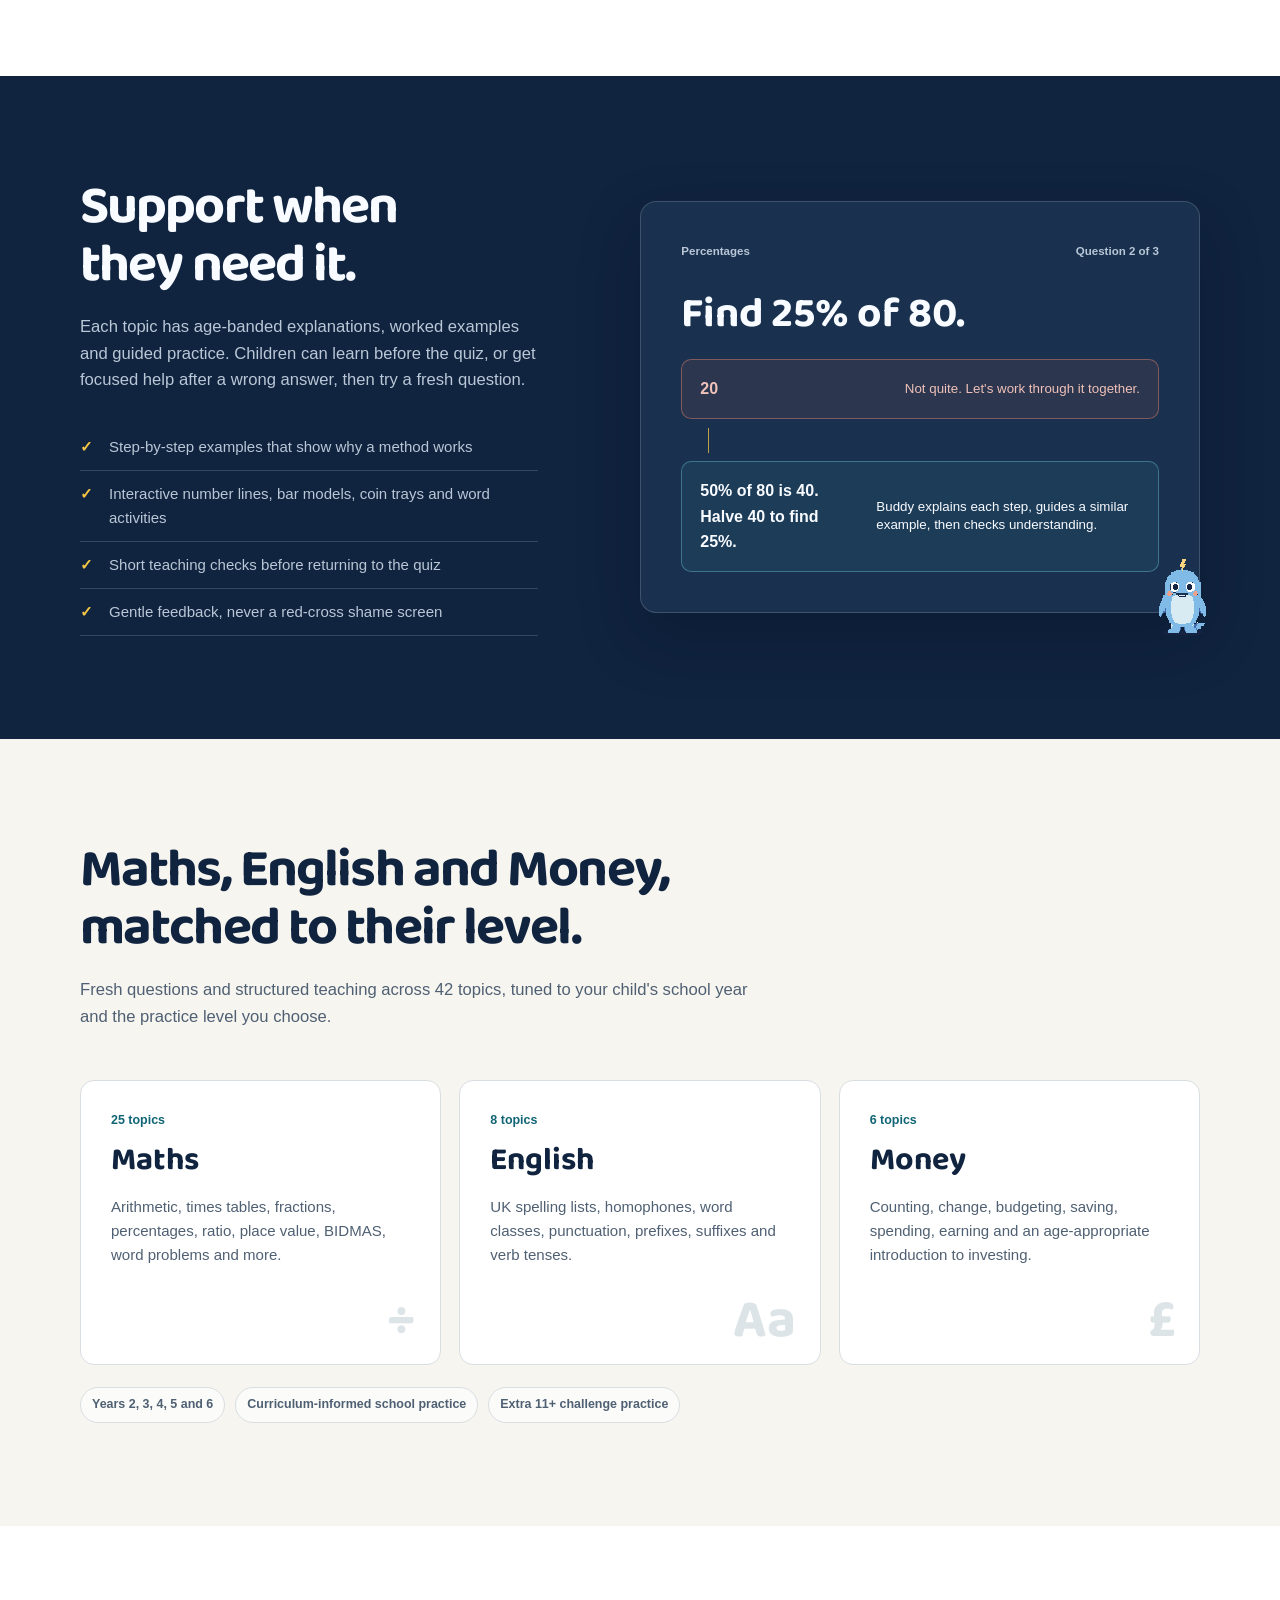
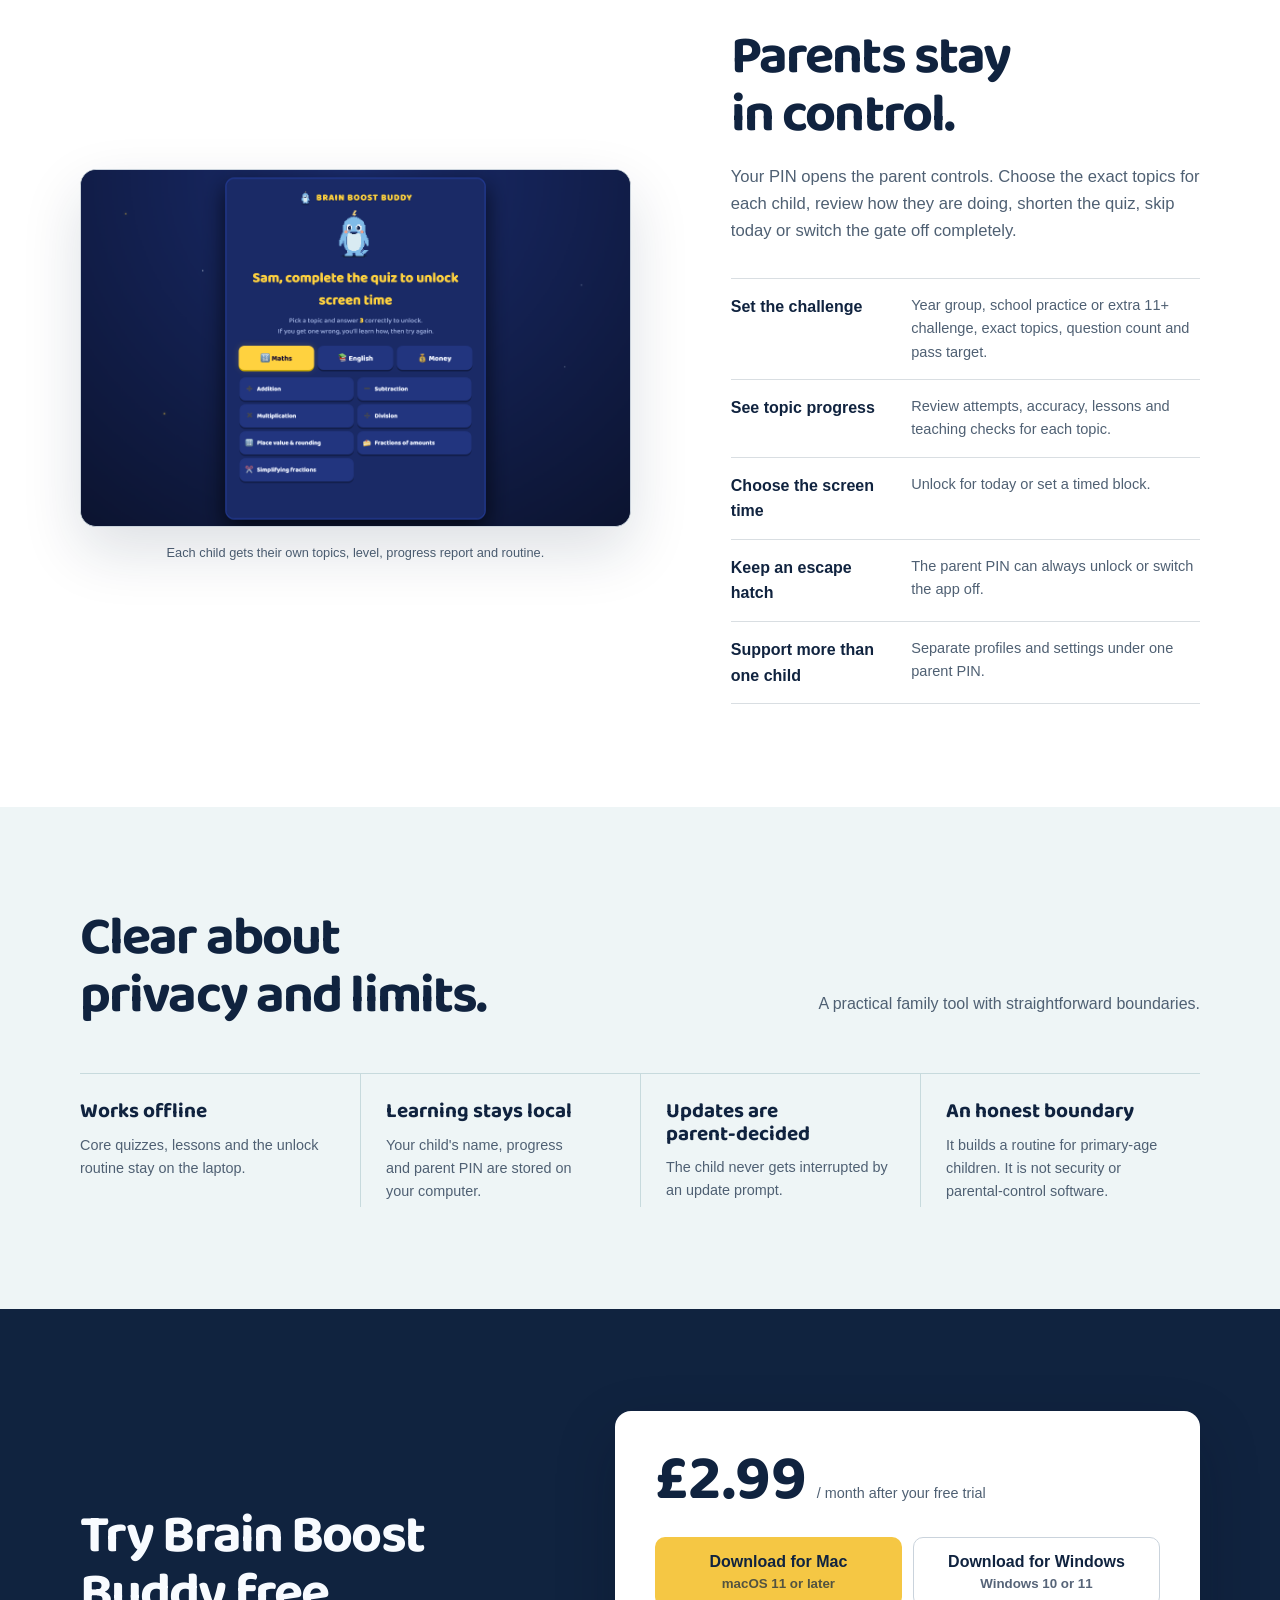
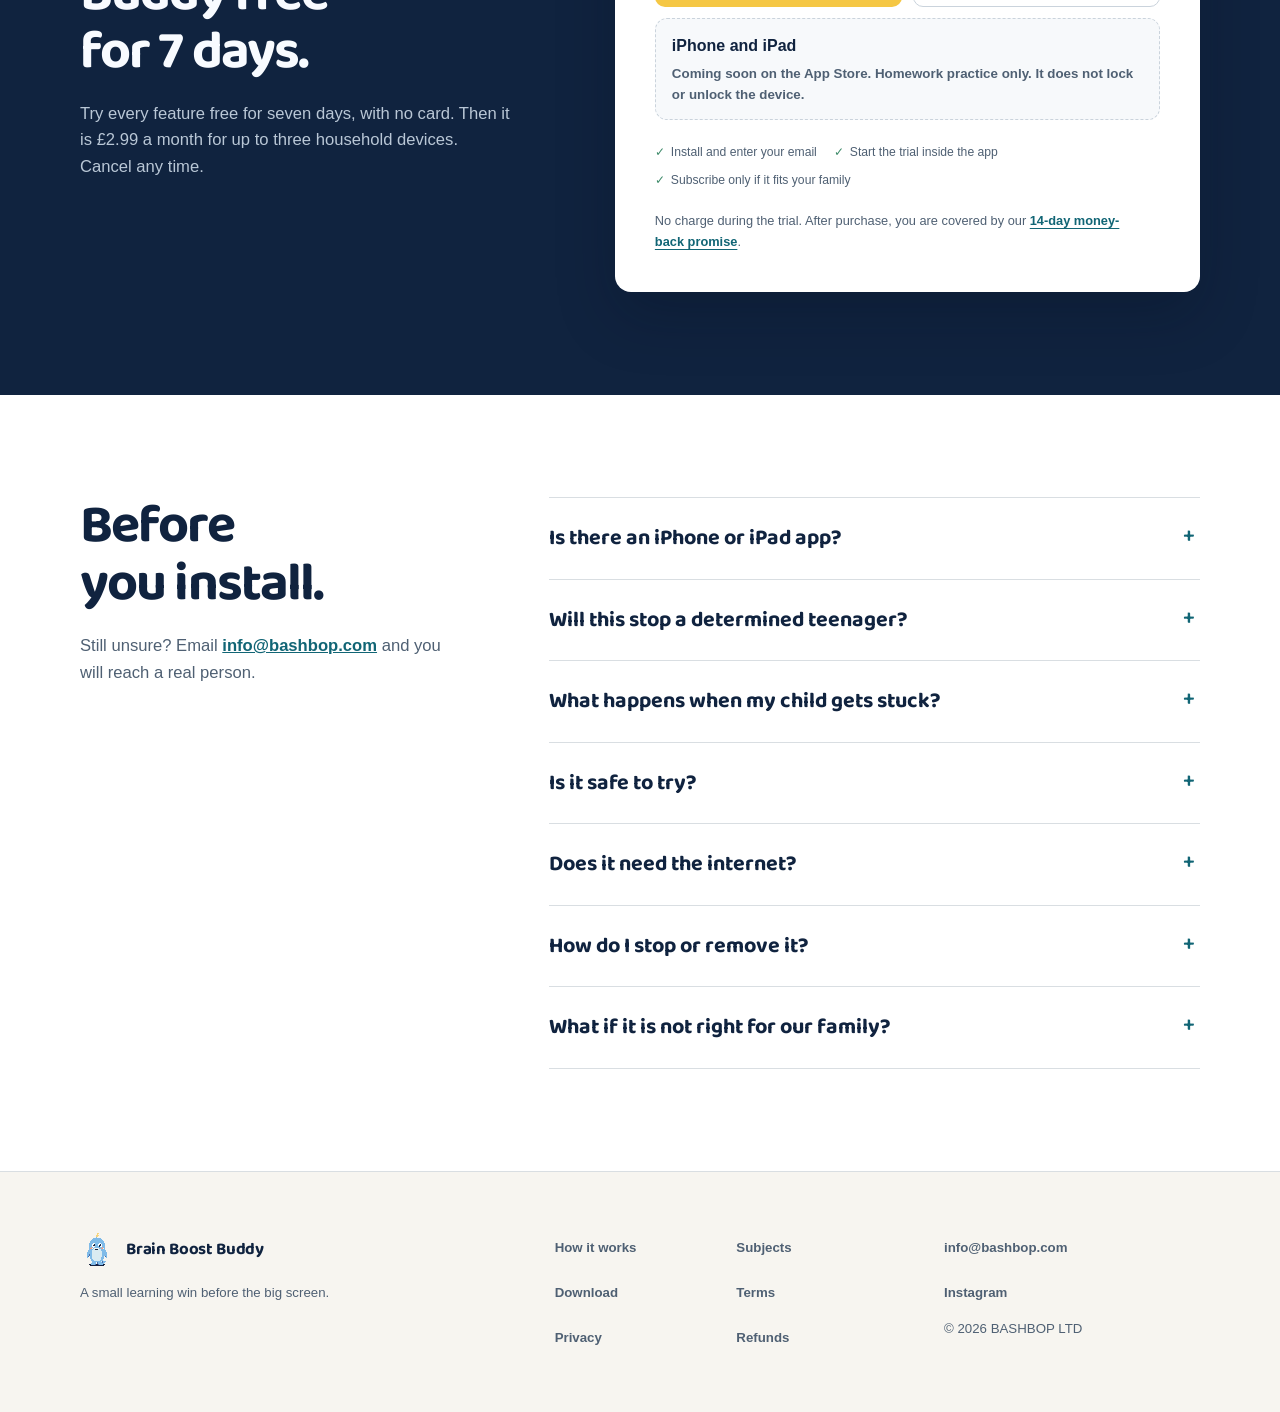
==== commit 2c0f8621: "Show the iPhone and iPad app as coming soon. Keep Mac and Windows as the download path, and update p" ====
--- a/index.html
+++ b/index.html
@@ -26,7 +26,7 @@
   <title>Brain Boost Buddy: learning before screen time</title>
   <link rel="icon" type="image/svg+xml" href="logo-mark.svg" sizes="any">
   <link rel="icon" type="image/png" href="icon.png" sizes="1024x1024">
-  <link rel="stylesheet" href="site.css?v=20260819-professional-2">
+  <link rel="stylesheet" href="site.css?v=20260824-coming-soon">
   <script src="site.js?v=20260819-professional-1" defer></script>
 </head>
 <body>
@@ -79,7 +79,7 @@
           </ul>
           <div class="hero-assurance" aria-label="Who Brain Boost Buddy is for">
             <strong>Made for Years 2 to 6</strong>
-            <span>Maths, English and Money on Mac or Windows.</span>
+            <span>Maths, English and Money on Mac or Windows. iPhone and iPad app coming soon.</span>
           </div>
         </div>
 
@@ -252,12 +252,16 @@
         <div class="download-panel" data-reveal>
           <div class="price-line"><strong>£2.99</strong><span>/ month after your free trial</span></div>
           <div class="download-buttons">
-            <a class="button button-primary download-button" data-platform="mac" href="https://images.bashbop.com/brain-boost-updates/BrainBoostBuddy-2.5.0-mac.dmg">
+            <a class="button button-primary download-button" data-platform="mac" href="https://images.bashbop.com/brain-boost-updates/BrainBoostBuddy-2.5.1-mac.dmg">
               <span>Download for Mac</span><small>macOS 11 or later</small>
             </a>
-            <a class="button button-light download-button" data-platform="windows" href="https://images.bashbop.com/brain-boost-updates/BrainBoostBuddy-2.5.0-Setup.exe">
+            <a class="button button-light download-button" data-platform="windows" href="https://images.bashbop.com/brain-boost-updates/BrainBoostBuddy-2.5.1-Setup.exe">
               <span>Download for Windows</span><small>Windows 10 or 11</small>
             </a>
+            <div class="coming-soon" aria-label="iPhone and iPad app">
+              <span>iPhone and iPad</span>
+              <small>Coming soon on the App Store. Homework practice only. It does not lock or unlock the device.</small>
+            </div>
           </div>
           <ul class="download-notes">
             <li>Install and enter your email</li>
@@ -277,6 +281,10 @@
         </div>
 
         <div class="faq-list" data-reveal>
+          <details>
+            <summary>Is there an iPhone or iPad app?</summary>
+            <div><p>Yes, it is coming soon on the App Store. The iPhone and iPad app is homework-style practice with the same quizzes and lessons. It does not lock or unlock the device. Mac and Windows remain the screen-time gate.</p></div>
+          </details>
           <details>
             <summary>Will this stop a determined teenager?</summary>
             <div><p>No. Brain Boost Buddy is a routine-building tool for primary-age children, not an unbreakable security product. A technically skilled child with admin rights may be able to force-quit it. Use the operating system's parental controls as well when you need tighter restrictions.</p></div>
--- a/site.css
+++ b/site.css
@@ -404,6 +404,21 @@
 .price-line strong { color: var(--ink); font-family: var(--font-display); font-size: clamp(2.8rem, 5vw, 4.25rem); line-height: 0.95; }
 .price-line span { color: var(--ink-soft); font-size: 0.9rem; }
 .download-buttons { display: grid; grid-template-columns: 1fr 1fr; gap: 11px; }
+.coming-soon {
+  grid-column: 1 / -1;
+  display: flex;
+  flex-direction: column;
+  gap: 4px;
+  min-height: 70px;
+  justify-content: center;
+  padding: 14px 16px;
+  border: 1px dashed #cad3dc;
+  border-radius: 12px;
+  background: #f7f9fb;
+  color: var(--ink);
+}
+.coming-soon span { font-weight: 750; }
+.coming-soon small { color: var(--ink-soft); font-weight: 600; }
 .download-button { min-height: 70px; display: flex; flex-direction: column; gap: 4px; }
 .download-button small { font-weight: 600; opacity: 0.7; }
 .download-button.recommended { outline: 3px solid var(--blue); outline-offset: 3px; }
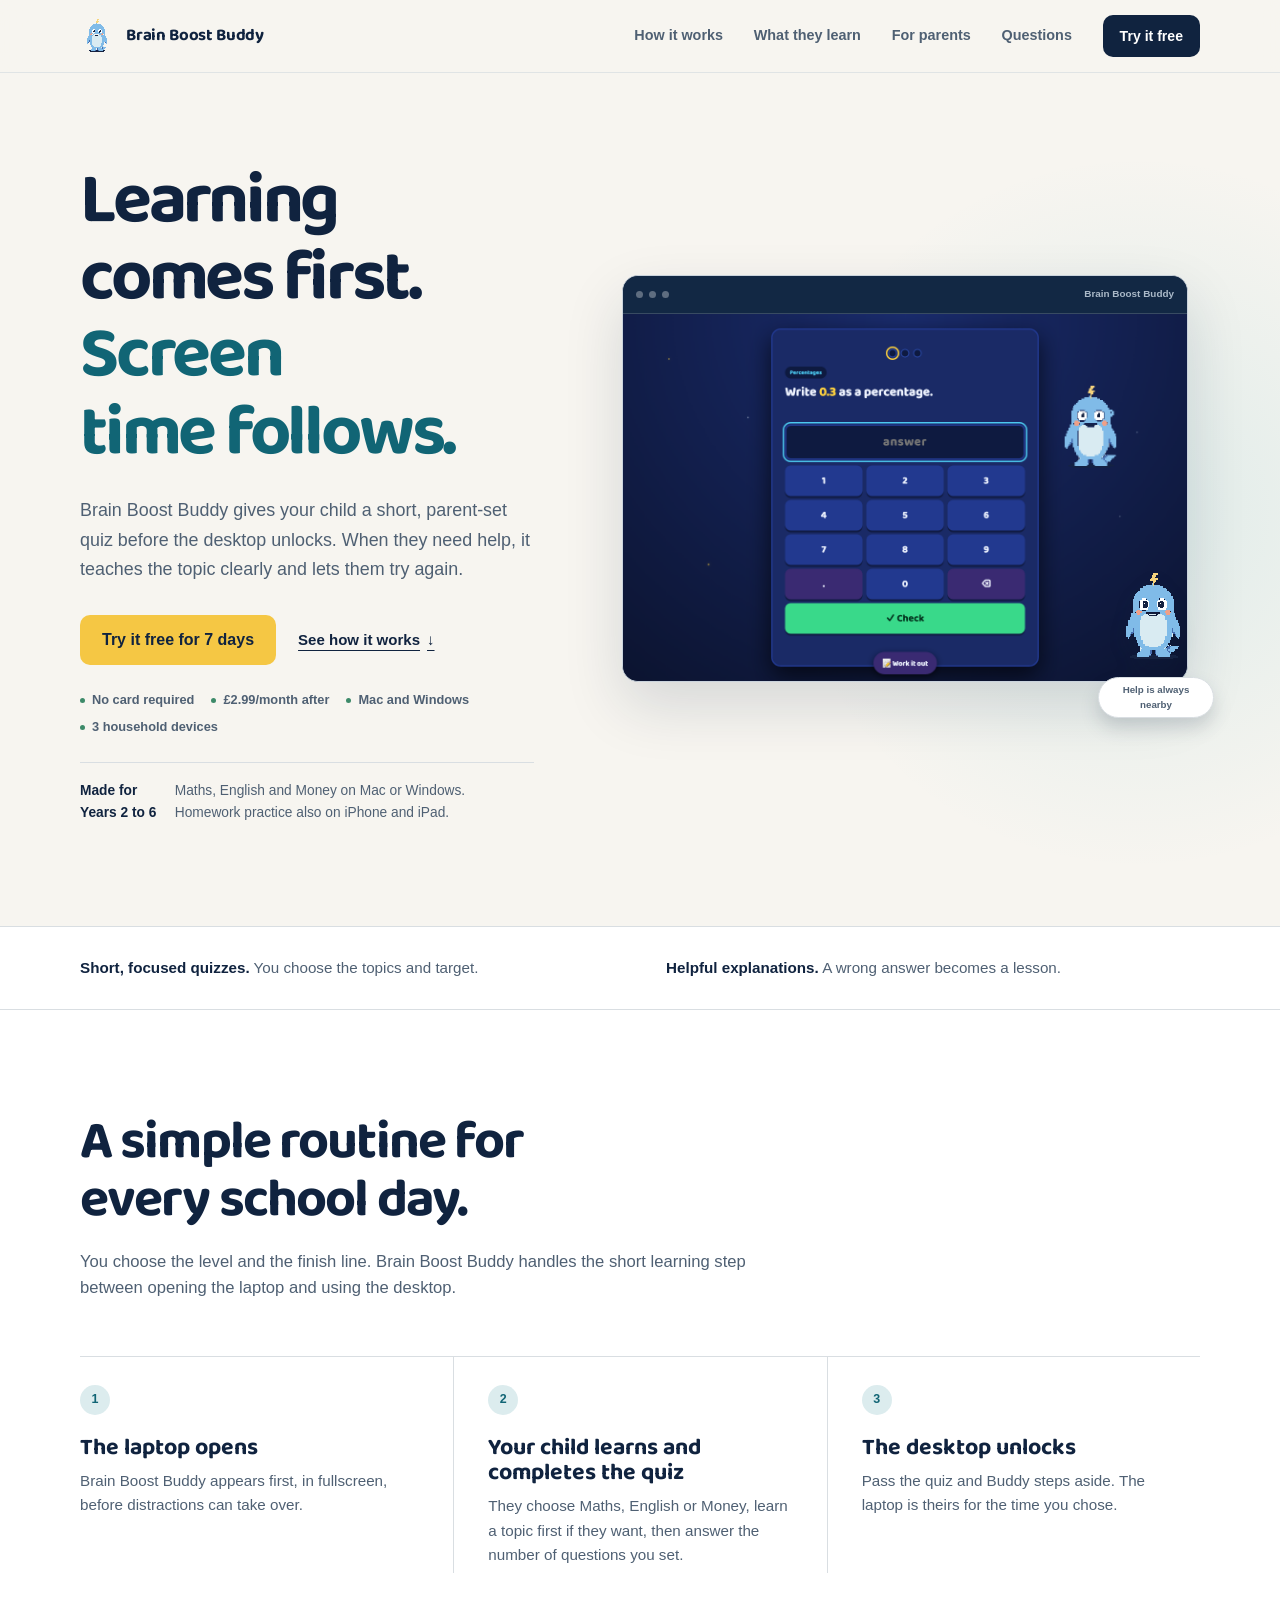
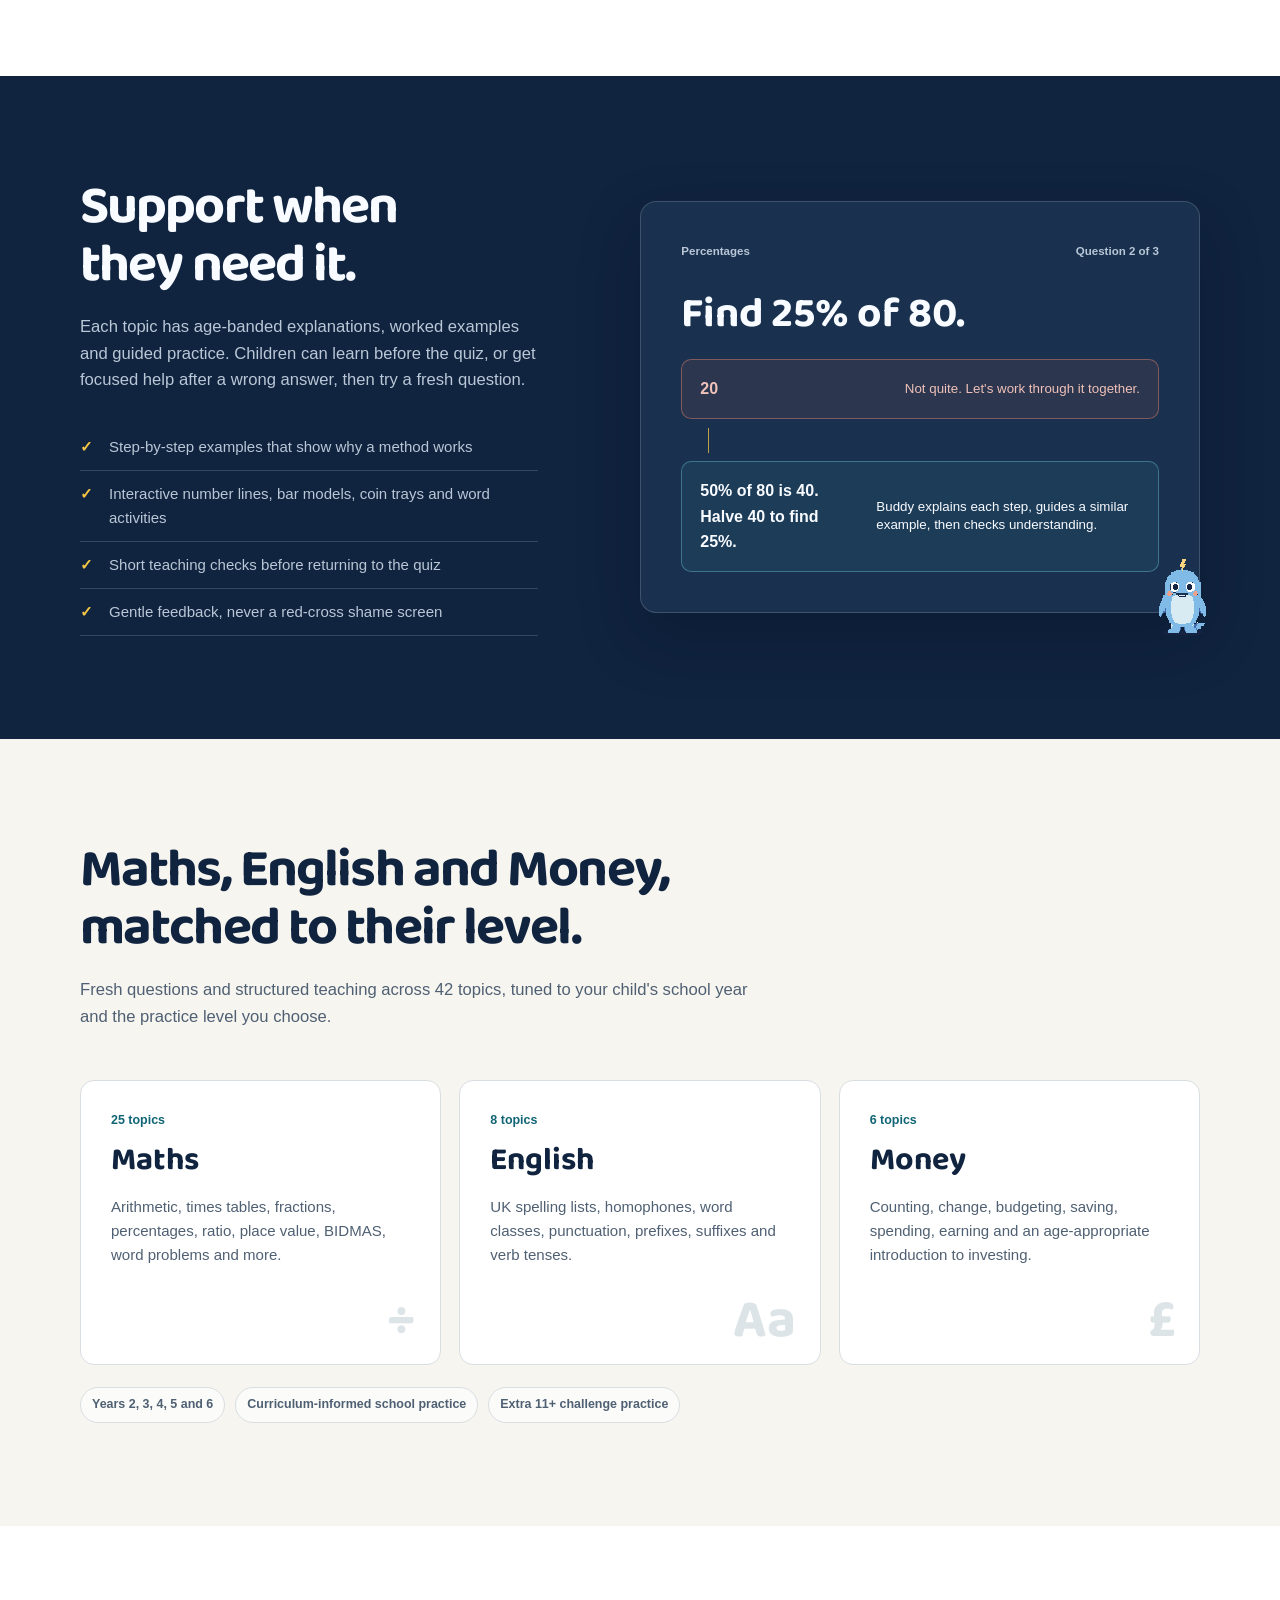
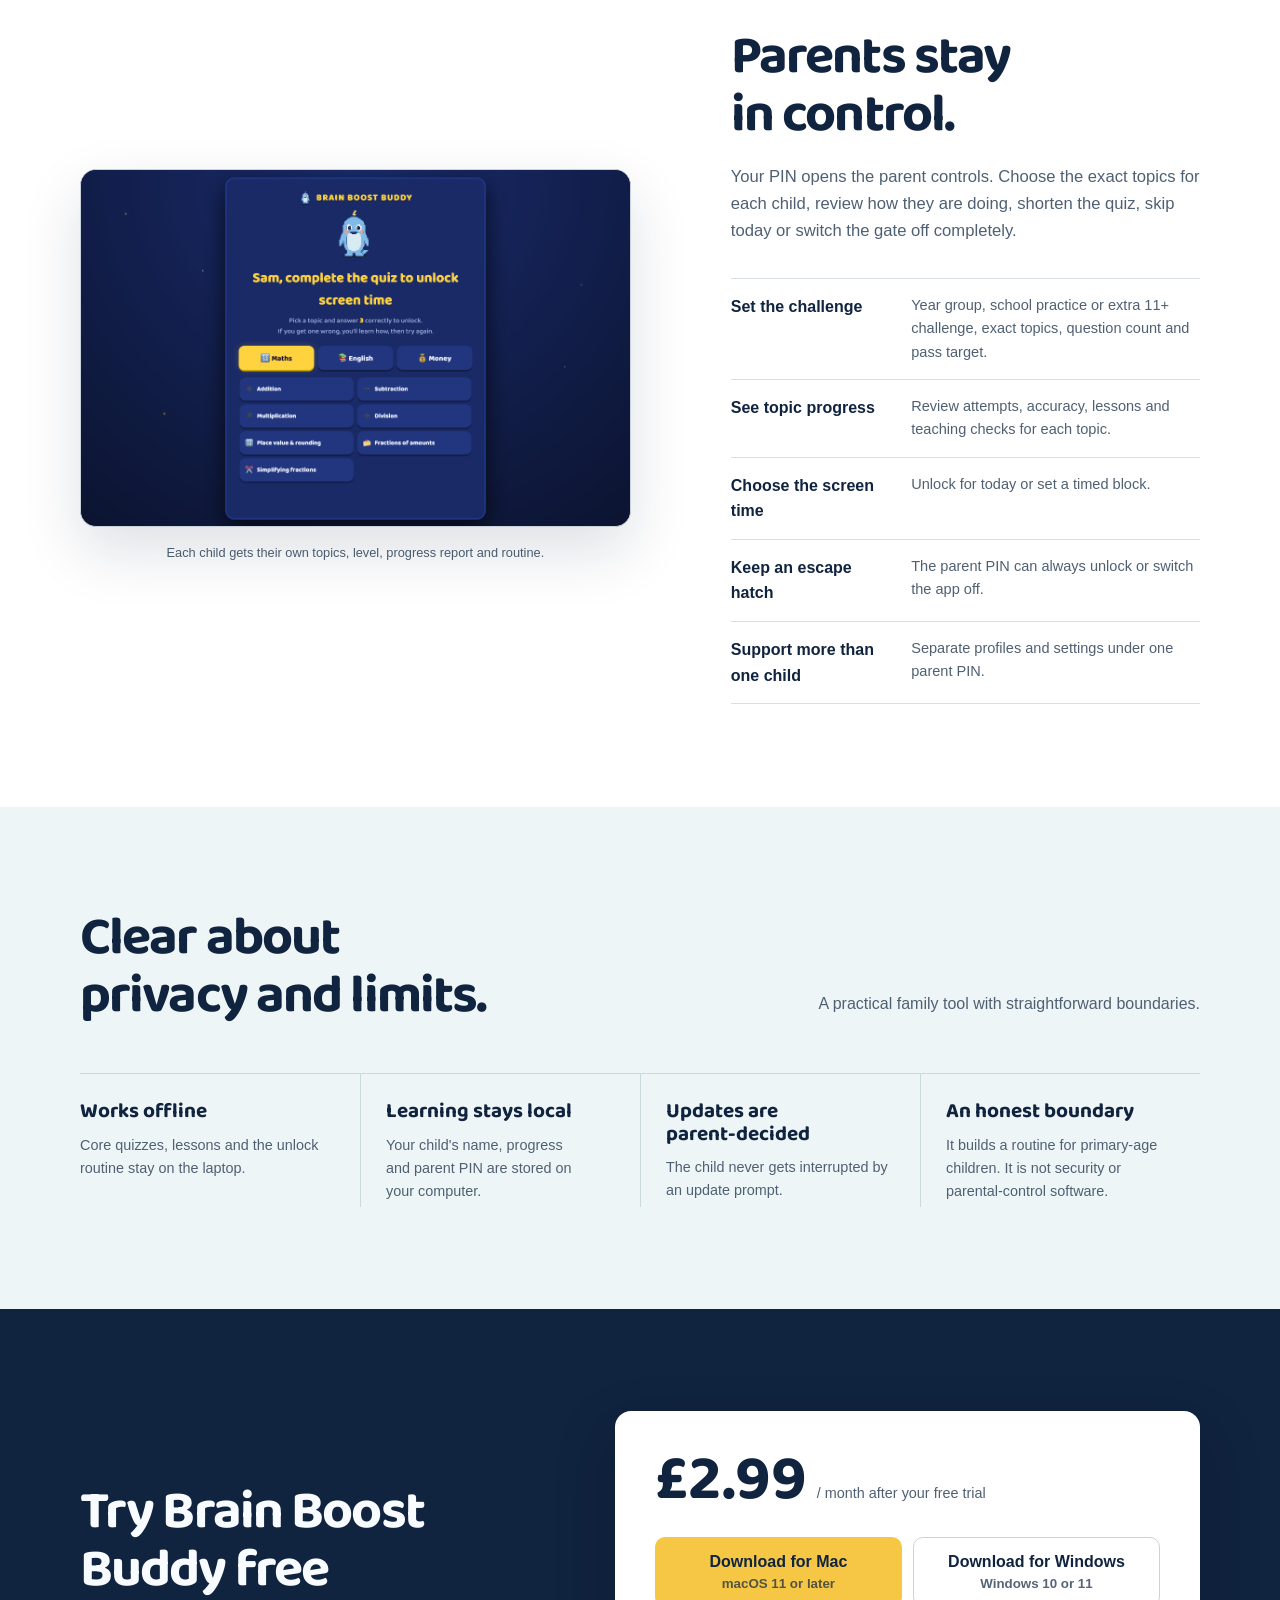
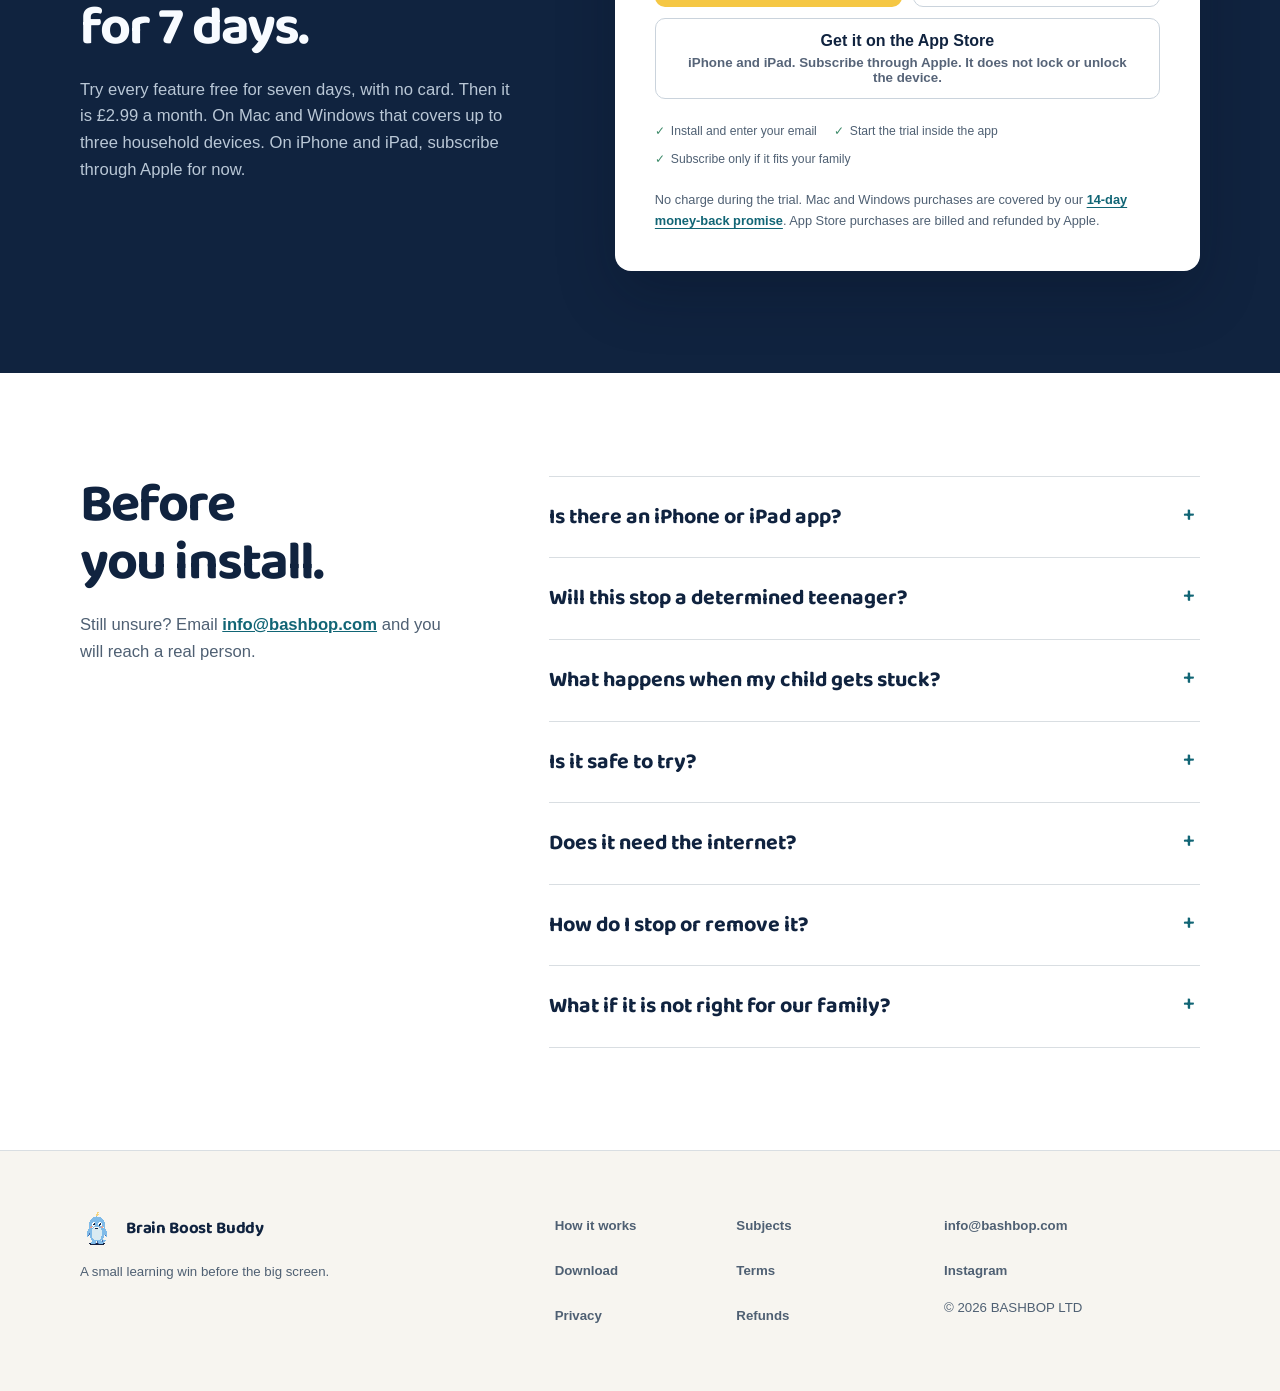
==== commit d40d4aee: "Show the iPhone and iPad app as live on the App Store. Point downloads at the listing and keep Apple" ====
--- a/index.html
+++ b/index.html
@@ -26,8 +26,8 @@
   <title>Brain Boost Buddy: learning before screen time</title>
   <link rel="icon" type="image/svg+xml" href="logo-mark.svg" sizes="any">
   <link rel="icon" type="image/png" href="icon.png" sizes="1024x1024">
-  <link rel="stylesheet" href="site.css?v=20260824-coming-soon">
-  <script src="site.js?v=20260819-professional-1" defer></script>
+  <link rel="stylesheet" href="site.css?v=20260904-ios-live">
+  <script src="site.js?v=20260904-ios-live" defer></script>
 </head>
 <body>
   <!-- Google Tag Manager (noscript) -->
@@ -79,7 +79,7 @@
           </ul>
           <div class="hero-assurance" aria-label="Who Brain Boost Buddy is for">
             <strong>Made for Years 2 to 6</strong>
-            <span>Maths, English and Money on Mac or Windows. iPhone and iPad app coming soon.</span>
+            <span>Maths, English and Money on Mac or Windows. Homework practice also on iPhone and iPad.</span>
           </div>
         </div>
 
@@ -246,7 +246,7 @@
       <div class="shell download-shell">
         <div class="download-copy" data-reveal>
           <h2>Try Brain Boost Buddy free for 7 days.</h2>
-          <p>Try every feature free for seven days, with no card. Then it is £2.99 a month for up to three household devices. Cancel any time.</p>
+          <p>Try every feature free for seven days, with no card. Then it is £2.99 a month. On Mac and Windows that covers up to three household devices. On iPhone and iPad, subscribe through Apple for now.</p>
         </div>
 
         <div class="download-panel" data-reveal>
@@ -258,17 +258,16 @@
             <a class="button button-light download-button" data-platform="windows" href="https://images.bashbop.com/brain-boost-updates/BrainBoostBuddy-2.5.1-Setup.exe">
               <span>Download for Windows</span><small>Windows 10 or 11</small>
             </a>
-            <div class="coming-soon" aria-label="iPhone and iPad app">
-              <span>iPhone and iPad</span>
-              <small>Coming soon on the App Store. Homework practice only. It does not lock or unlock the device.</small>
-            </div>
+            <a class="button button-light download-button" data-platform="ios" href="https://apps.apple.com/app/brain-boost-buddy/id6804593627">
+              <span>Get it on the App Store</span><small>iPhone and iPad. Subscribe through Apple. It does not lock or unlock the device.</small>
+            </a>
           </div>
           <ul class="download-notes">
             <li>Install and enter your email</li>
             <li>Start the trial inside the app</li>
             <li>Subscribe only if it fits your family</li>
           </ul>
-          <p class="download-reassurance">No charge during the trial. After purchase, you are covered by our <a href="refund.html">14-day money-back promise</a>.</p>
+          <p class="download-reassurance">No charge during the trial. Mac and Windows purchases are covered by our <a href="refund.html">14-day money-back promise</a>. App Store purchases are billed and refunded by Apple.</p>
         </div>
       </div>
     </section>
@@ -283,7 +282,7 @@
         <div class="faq-list" data-reveal>
           <details>
             <summary>Is there an iPhone or iPad app?</summary>
-            <div><p>Yes, it is coming soon on the App Store. The iPhone and iPad app is homework-style practice with the same quizzes and lessons. It does not lock or unlock the device. Mac and Windows remain the screen-time gate.</p></div>
+            <div><p>Yes. Get it on the <a href="https://apps.apple.com/app/brain-boost-buddy/id6804593627">App Store</a>. The iPhone and iPad app is homework-style practice with the same quizzes and lessons. It does not lock or unlock the device. For now, if you subscribe on iPhone or iPad, Apple handles the payment. Mac and Windows remain the screen-time gate, billed through Lemon Squeezy.</p></div>
           </details>
           <details>
             <summary>Will this stop a determined teenager?</summary>
@@ -307,7 +306,7 @@
           </details>
           <details>
             <summary>What if it is not right for our family?</summary>
-            <div><p>There is no charge during the seven-day trial. After purchase, our <a href="refund.html">14-day money-back promise</a> applies.</p></div>
+            <div><p>There is no charge during the seven-day trial. After a Mac or Windows purchase, our <a href="refund.html">14-day money-back promise</a> applies. If you subscribed through the App Store, refunds are handled by Apple.</p></div>
           </details>
         </div>
       </div>
--- a/site.css
+++ b/site.css
@@ -404,22 +404,8 @@
 .price-line strong { color: var(--ink); font-family: var(--font-display); font-size: clamp(2.8rem, 5vw, 4.25rem); line-height: 0.95; }
 .price-line span { color: var(--ink-soft); font-size: 0.9rem; }
 .download-buttons { display: grid; grid-template-columns: 1fr 1fr; gap: 11px; }
-.coming-soon {
-  grid-column: 1 / -1;
-  display: flex;
-  flex-direction: column;
-  gap: 4px;
-  min-height: 70px;
-  justify-content: center;
-  padding: 14px 16px;
-  border: 1px dashed #cad3dc;
-  border-radius: 12px;
-  background: #f7f9fb;
-  color: var(--ink);
-}
-.coming-soon span { font-weight: 750; }
-.coming-soon small { color: var(--ink-soft); font-weight: 600; }
 .download-button { min-height: 70px; display: flex; flex-direction: column; gap: 4px; }
+.download-button[data-platform="ios"] { grid-column: 1 / -1; }
 .download-button small { font-weight: 600; opacity: 0.7; }
 .download-button.recommended { outline: 3px solid var(--blue); outline-offset: 3px; }
 .download-notes { display: flex; flex-wrap: wrap; gap: 8px 17px; margin: 23px 0 0; padding: 0; color: var(--ink-soft); font-size: 0.76rem; list-style: none; }
